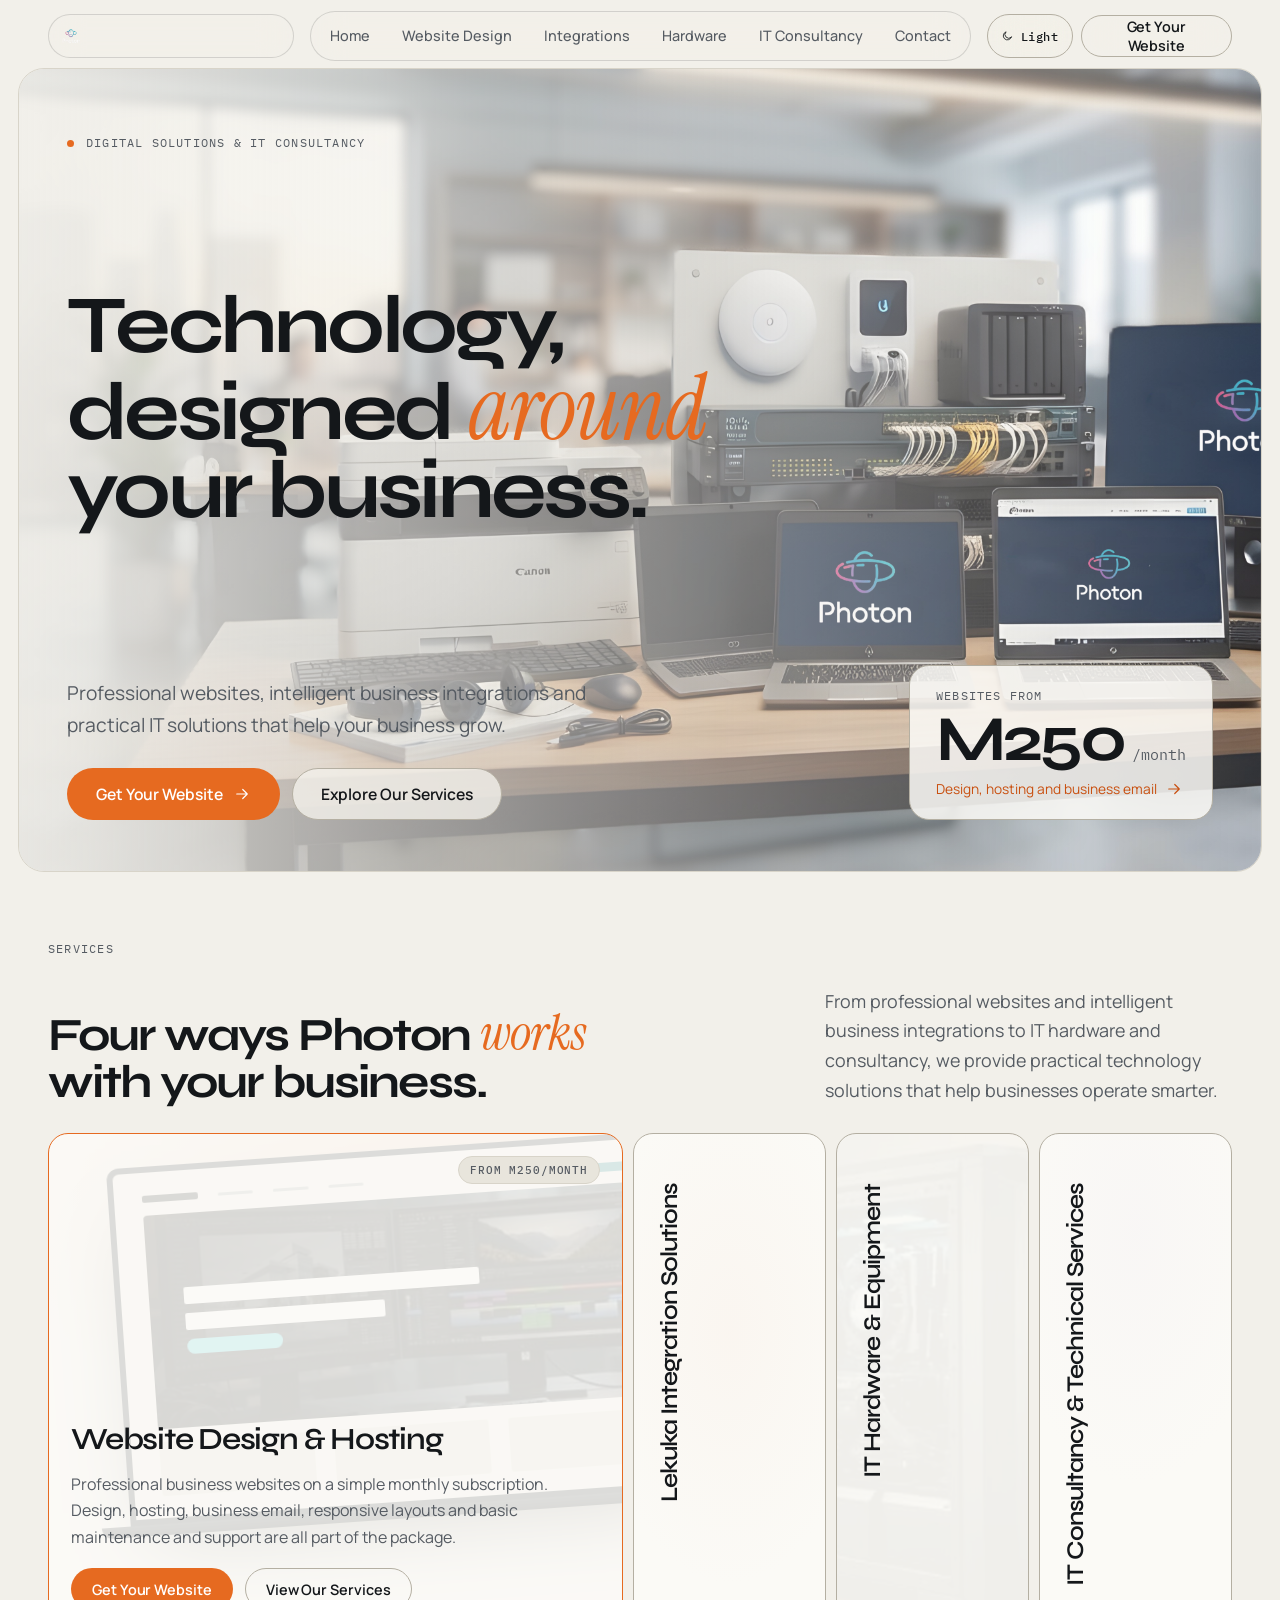
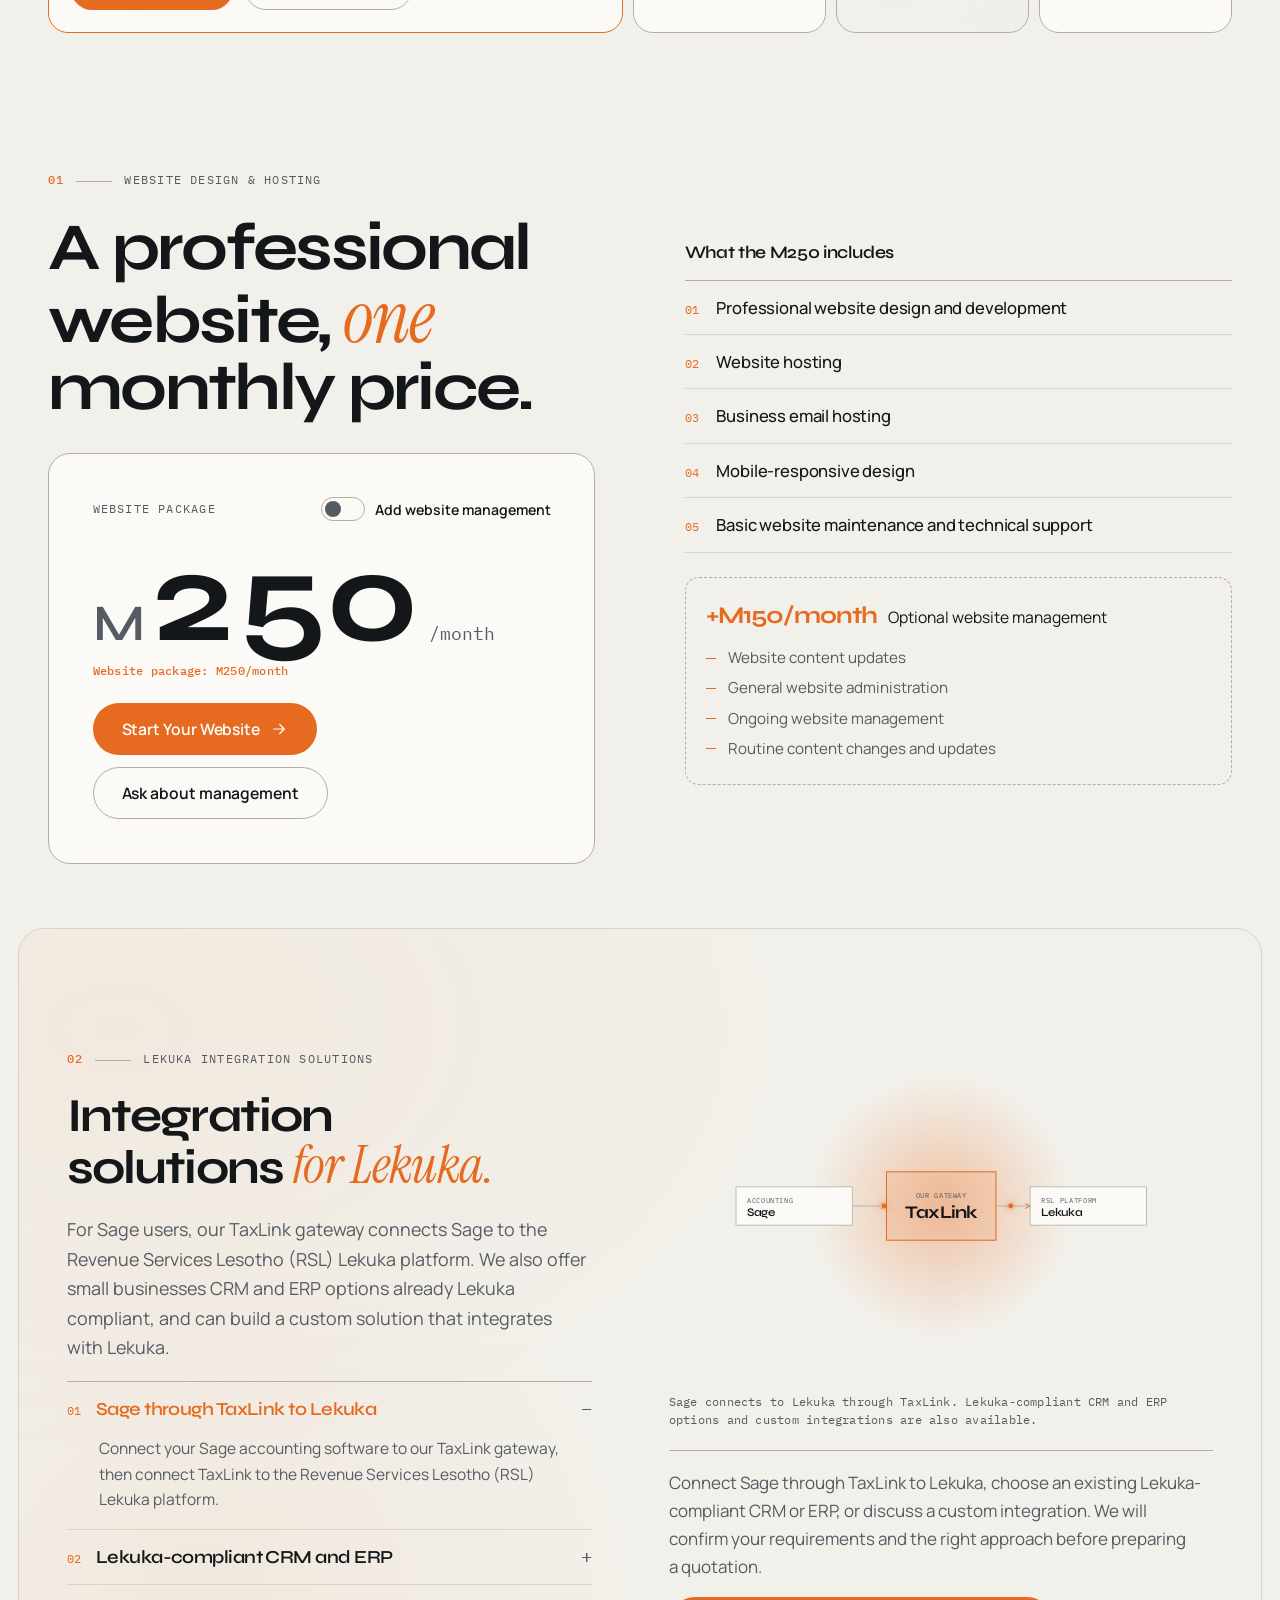
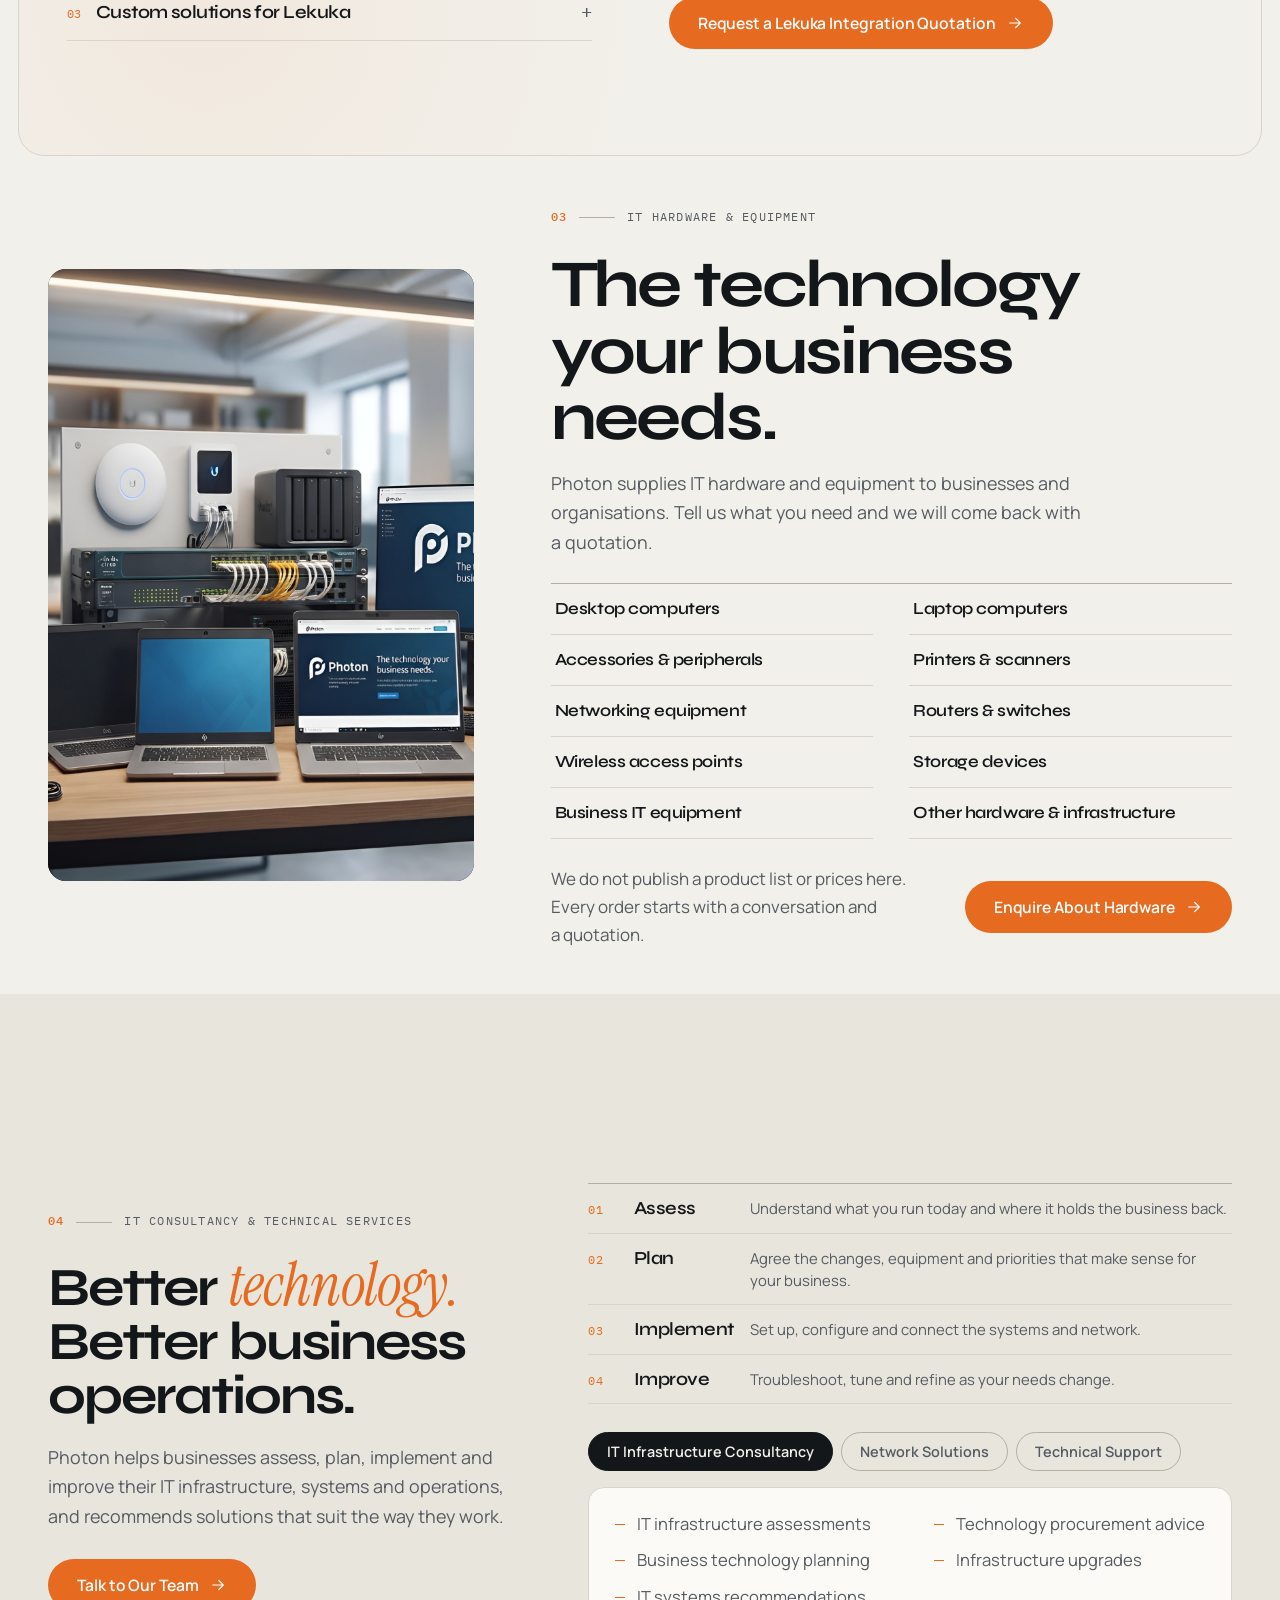
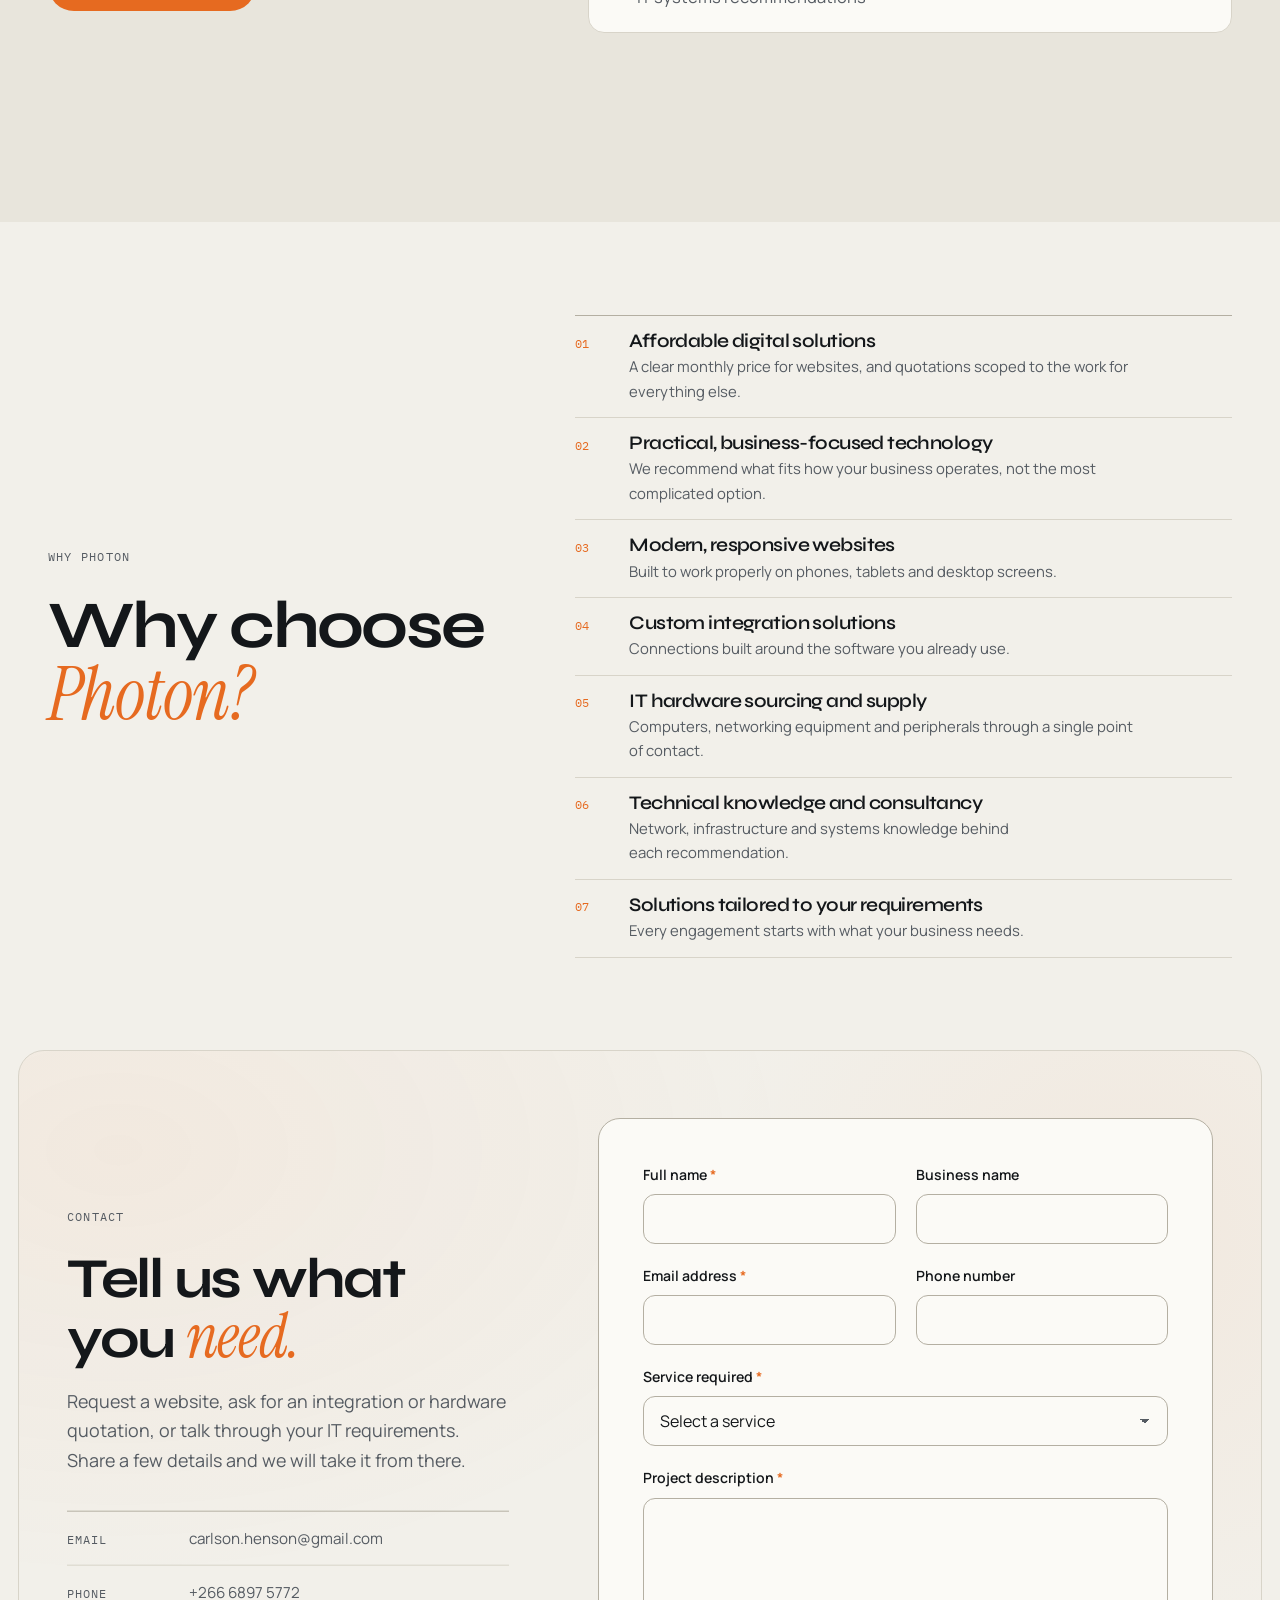
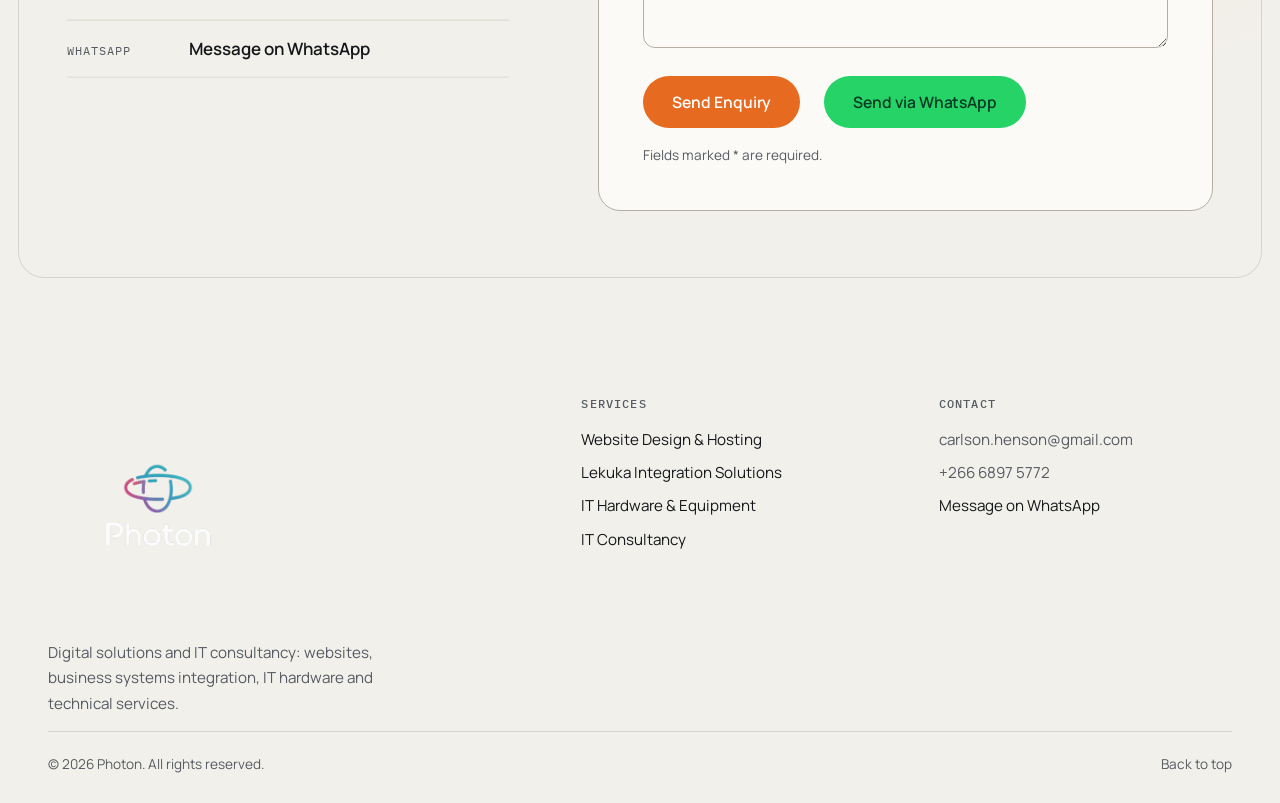
==== index.html @ e99d7397 "Publish Photon site to GitHub Pages Co-authored-by: Copilot <223556219+Copilot@users.noreply.github." ====
<!doctype html>
<html lang="en" data-theme="light">
<head>
  <meta charset="utf-8">
  <meta name="viewport" content="width=device-width, initial-scale=1">
  <title>Photon – Digital Solutions &amp; IT Consultancy</title>
  <meta name="description" content="Photon builds websites from M250/month, connects Sage to Lekuka through its TaxLink gateway, offers compliant CRM/ERP options and custom Lekuka solutions, plus IT hardware and consultancy.">
  <meta name="color-scheme" content="light dark">
  <meta name="theme-color" content="#F2F0EA" media="(prefers-color-scheme: light)">
  <meta name="theme-color" content="#0B0E10" media="(prefers-color-scheme: dark)">

  <meta property="og:type" content="website">
  <meta property="og:site_name" content="Photon">
  <meta property="og:title" content="Photon – Technology, designed around your business">
  <meta property="og:description" content="Websites from M250/month, Sage connects to Lekuka via TaxLink, compliant CRM/ERP options, custom Lekuka solutions, IT hardware and consultancy.">
  <!-- For social previews, replace the relative path below with the full https:// URL once the domain is known (see README). -->
  <meta property="og:image" content="assets/photon_logo.png">
  <meta name="twitter:card" content="summary_large_image">

  <link rel="icon" href="assets/photon_logo.png" type="image/png">
  <link rel="preload" as="image" href="assets/photos/desk-hero.png" fetchpriority="high">

  <script>
    (function () {
      var t;
      try { t = localStorage.getItem('photon-theme'); } catch (e) {}
      if (t !== 'light' && t !== 'dark') {
        t = window.matchMedia && window.matchMedia('(prefers-color-scheme: dark)').matches ? 'dark' : 'light';
      }
      document.documentElement.setAttribute('data-theme', t);
      document.documentElement.classList.add('js');
    })();
  </script>

  <link rel="preconnect" href="https://fonts.googleapis.com">
  <link rel="preconnect" href="https://fonts.gstatic.com" crossorigin>
  <link rel="stylesheet" href="https://fonts.googleapis.com/css2?family=IBM+Plex+Mono:wght@400;500&family=Instrument+Serif:ital@0;1&family=Manrope:wght@400;500;600;700&family=Syne:wght@500;600;700;800&display=swap">
  <link rel="stylesheet" href="css/styles.css">
</head>
<body id="top">

<!-- Icon sprite (hardware line drawings) -->
<svg width="0" height="0" style="position:absolute" aria-hidden="true" focusable="false">
  <defs>
    <symbol id="i-desktop" viewBox="0 0 72 56"><rect x="12" y="6" width="48" height="31" rx="2"/><path d="M36 37v8M25 47h22"/><path d="M18 12h36" opacity=".5"/></symbol>
    <symbol id="i-laptop" viewBox="0 0 72 56"><rect x="15" y="8" width="42" height="29" rx="2"/><path d="M7 41h58v2a3 3 0 0 1-3 3H10a3 3 0 0 1-3-3z"/><path d="M31 41h10" opacity=".5"/></symbol>
    <symbol id="i-peripherals" viewBox="0 0 72 56"><rect x="4" y="28" width="43" height="19" rx="2"/><path d="M10 34h4M18 34h4M26 34h4M34 34h4M10 40h28" opacity=".6"/><rect x="54" y="22" width="13" height="25" rx="6.5"/><path d="M60.5 22v9"/></symbol>
    <symbol id="i-printer" viewBox="0 0 72 56"><rect x="20" y="8" width="32" height="14"/><rect x="10" y="22" width="52" height="19" rx="2"/><rect x="21" y="35" width="30" height="13"/><path d="M26 41h20M26 44.5h14" opacity=".55"/><circle cx="55" cy="28" r="1.2"/></symbol>
    <symbol id="i-network" viewBox="0 0 72 56"><circle cx="36" cy="12" r="5"/><circle cx="14" cy="44" r="5"/><circle cx="36" cy="44" r="5"/><circle cx="58" cy="44" r="5"/><path d="M36 17v10M14 39v-6h44v6M36 27v12"/></symbol>
    <symbol id="i-switch" viewBox="0 0 72 56"><rect x="5" y="20" width="62" height="20" rx="2"/><path d="M12 28h5v6h-5zM20 28h5v6h-5zM28 28h5v6h-5zM36 28h5v6h-5zM44 28h5v6h-5zM52 28h5v6h-5z"/><path d="M12 14v6M36 14v6M60 14v6" opacity=".5"/></symbol>
    <symbol id="i-ap" viewBox="0 0 72 56"><rect x="14" y="34" width="44" height="11" rx="5.5"/><path d="M26 28a14 14 0 0 1 20 0M31 23a7.5 7.5 0 0 1 10 0"/><circle cx="36" cy="18" r="1.4"/></symbol>
    <symbol id="i-storage" viewBox="0 0 72 56"><rect x="9" y="14" width="54" height="28" rx="3"/><path d="M9 33h54"/><circle cx="55" cy="37.5" r="1.4"/><circle cx="28" cy="23.5" r="6"/><path d="M28 23.5l3-2" opacity=".6"/></symbol>
    <symbol id="i-rack" viewBox="0 0 72 56"><rect x="19" y="5" width="34" height="46" rx="2"/><path d="M19 18h34M19 31h34M19 44h34"/><circle cx="26" cy="11.5" r="1.3"/><circle cx="26" cy="24.5" r="1.3"/><circle cx="26" cy="37.5" r="1.3"/><path d="M34 11.5h12M34 24.5h12M34 37.5h12" opacity=".5"/></symbol>
    <symbol id="i-other" viewBox="0 0 72 56"><rect x="16" y="9" width="17" height="17"/><rect x="39" y="9" width="17" height="17"/><rect x="16" y="32" width="17" height="17"/><path d="M47.5 34v13M41 40.5h13"/></symbol>
    <symbol id="i-arrow" viewBox="0 0 24 24"><path d="M5 12h14M13 6l6 6-6 6" fill="none" stroke="currentColor" stroke-width="1.6" stroke-linecap="round" stroke-linejoin="round"/></symbol>
  </defs>
</svg>

<a class="skip-link" href="#main">Skip to content</a>

<!-- ============ HEADER ============ -->
<header class="site-header" id="site-header">
  <div class="wrap bar">
    <a class="brand glass" href="#top" aria-label="Photon – home">
      <img class="brand-logo" src="assets/photon_logo.png" alt="Photon" width="132" height="34">
    </a>

    <nav class="nav glass" aria-label="Primary">
      <a href="#top" data-nav="top">Home</a>
      <a href="#website" data-nav="website">Website Design</a>
      <a href="#integrations" data-nav="integrations">Integrations</a>
      <a href="#hardware" data-nav="hardware">Hardware</a>
      <a href="#consultancy" data-nav="consultancy">IT Consultancy</a>
      <a href="#contact" data-nav="contact">Contact</a>
    </nav>

    <div class="bar-actions">
      <button type="button" class="theme-toggle glass js-theme-toggle" aria-label="Switch to dark theme">
        <svg class="ico-sun" viewBox="0 0 24 24" fill="none" stroke="currentColor" stroke-width="1.6" stroke-linecap="round" aria-hidden="true"><circle cx="12" cy="12" r="4"/><path d="M12 3v2M12 19v2M3 12h2M19 12h2M5.6 5.6l1.4 1.4M17 17l1.4 1.4M5.6 18.4L7 17M17 7l1.4-1.4"/></svg>
        <svg class="ico-moon" viewBox="0 0 24 24" fill="none" stroke="currentColor" stroke-width="1.6" stroke-linecap="round" stroke-linejoin="round" aria-hidden="true"><path d="M20 14.2A8 8 0 1 1 9.8 4a6.5 6.5 0 0 0 10.2 10.2z"/></svg>
        <span class="theme-label" aria-hidden="true">Light</span>
      </button>
      <a class="pill pill-line pill-sm header-cta glass" href="#contact" data-service="Website Design">Get Your Website</a>
      <button type="button" class="menu-btn glass" aria-expanded="false" aria-controls="mobile-menu">
        <span class="menu-icon" aria-hidden="true"><i></i><i></i></span>
        <span class="visually-hidden">Menu</span>
      </button>
    </div>
  </div>

  <div id="mobile-menu" class="mobile-menu" hidden>
    <nav class="wrap" aria-label="Mobile">
      <a href="#top"><span>Home</span></a>
      <a href="#website"><span>Website Design</span></a>
      <a href="#integrations"><span>Integrations</span></a>
      <a href="#hardware"><span>Hardware</span></a>
      <a href="#consultancy"><span>IT Consultancy</span></a>
      <a href="#contact"><span>Contact</span></a>
      <div class="mobile-foot">
        <button type="button" class="theme-toggle theme-toggle-wide js-theme-toggle" aria-label="Switch to dark theme">
          <svg class="ico-sun" viewBox="0 0 24 24" fill="none" stroke="currentColor" stroke-width="1.6" stroke-linecap="round" aria-hidden="true"><circle cx="12" cy="12" r="4"/><path d="M12 3v2M12 19v2M3 12h2M19 12h2M5.6 5.6l1.4 1.4M17 17l1.4 1.4M5.6 18.4L7 17M17 7l1.4-1.4"/></svg>
          <svg class="ico-moon" viewBox="0 0 24 24" fill="none" stroke="currentColor" stroke-width="1.6" stroke-linecap="round" stroke-linejoin="round" aria-hidden="true"><path d="M20 14.2A8 8 0 1 1 9.8 4a6.5 6.5 0 0 0 10.2 10.2z"/></svg>
          <span class="theme-label theme-label-text" aria-hidden="true">Theme: Light</span>
        </button>
        <a class="pill pill-solid" href="#contact" data-service="Website Design">Get Your Website</a>
      </div>
    </nav>
  </div>
</header>

<main id="main">

<!-- ============ HERO ============ -->
<section class="hero" aria-labelledby="hero-title">
  <div class="stage hero-stage" id="hero-stage">
    <div class="hero-media" aria-hidden="true">
      <img class="hero-img" data-parallax="0.12" src="assets/photos/desk-hero.png" alt="" width="1800" height="960" fetchpriority="high" decoding="async">
      <div class="hero-shade"></div>
    </div>

    <div class="wrap hero-inner">
      <p class="mono-label hero-kicker"><i class="live-dot" aria-hidden="true"></i>Digital Solutions &amp; IT Consultancy</p>

      <h1 id="hero-title" class="display hero-title">
        <span class="ln"><span>Technology,</span></span>
        <span class="ln"><span>designed <em class="it">around</em></span></span>
        <span class="ln"><span>your business.</span></span>
      </h1>

      <div class="hero-bottom">
        <div class="hero-copy">
          <p class="lede">Professional websites, intelligent business integrations and practical IT solutions that help your business grow.</p>
          <div class="btn-row">
            <a class="pill pill-solid" href="#contact" data-service="Website Design">Get Your Website <svg class="ar"><use href="#i-arrow"/></svg></a>
            <a class="pill pill-line" href="#services">Explore Our Services</a>
          </div>
        </div>

        <aside class="hero-offer" aria-label="Website offer">
          <a class="offer-main glass-dark" href="#website">
            <span class="mono-label">Websites from</span>
            <span class="offer-fig">M250<small>/month</small></span>
            <span class="offer-sub">Design, hosting and business email <svg class="ar"><use href="#i-arrow"/></svg></span>
          </a>
        </aside>
      </div>
    </div>
  </div>
</section>

<!-- ============ SERVICES OVERVIEW ============ -->
<section class="section fit" id="services" aria-labelledby="services-title">
  <div class="wrap">
    <header class="services-head reveal">
      <p class="mono-label">Services</p>
      <h2 id="services-title" class="display h-xl">Four ways Photon <em class="it">works</em> with your business.</h2>
      <p class="section-intro">From professional websites and intelligent business integrations to IT hardware and consultancy, we provide practical technology solutions that help businesses operate smarter.</p>
    </header>

    <div class="panels reveal" id="panels">
      <!-- 01 -->
      <article class="panel is-active" data-panel>
        <div class="panel-bg panel-bg-web" aria-hidden="true">
          <div class="mock mock-sm mock-laptop-only"><div class="laptop"><div class="lp-screen"><div class="site"><div class="s-nav"><b></b><span></span><span></span><span></span><u></u></div><div class="s-hero"><div class="s-h"></div><div class="s-h s-h2"></div><div class="s-btn"></div></div><div class="s-tiles"><i></i><i></i><i></i></div></div></div><div class="lp-base"></div></div></div>
        </div>
        <div class="panel-top"><span class="panel-num">01</span><span class="panel-tag">From M250/month</span></div>
        <div class="panel-body">
          <h3>Website Design &amp; Hosting</h3>
          <div class="panel-more">
            <p>Professional business websites on a simple monthly subscription. Design, hosting, business email, responsive layouts and basic maintenance and support are all part of the package.</p>
            <div class="btn-row">
              <a class="pill pill-solid pill-sm" href="#contact" data-service="Website Design">Get Your Website</a>
              <a class="pill pill-line pill-sm" href="#website">View Our Services</a>
            </div>
          </div>
        </div>
      </article>

      <!-- 02 -->
      <article class="panel" data-panel>
        <div class="panel-bg panel-bg-int" aria-hidden="true"></div>
        <div class="panel-top"><span class="panel-num">02</span><span class="panel-tag">Quoted per project</span></div>
        <div class="panel-body">
          <h3>Lekuka Integration Solutions</h3>
          <div class="panel-more">
            <p>Connect Sage to Lekuka through our TaxLink gateway, choose a Lekuka-compliant CRM or ERP for your small business, or build a custom solution for Lekuka.</p>
            <div class="btn-row"><a class="pill pill-solid pill-sm" href="#contact" data-service="Lekuka Integration">Request a Quotation</a><a class="pill pill-line pill-sm" href="#integrations">See how</a></div>
          </div>
        </div>
      </article>

      <!-- 03 -->
      <article class="panel" data-panel>
        <div class="panel-bg panel-bg-hw" aria-hidden="true">
          <img src="assets/photos/desk-tower.jpg" alt="" loading="lazy" decoding="async">
        </div>
        <div class="panel-top"><span class="panel-num">03</span><span class="panel-tag">Supplied on request</span></div>
        <div class="panel-body">
          <h3>IT Hardware &amp; Equipment</h3>
          <div class="panel-more">
            <p>The technology your business needs: computers, networking equipment, printers and peripherals, supplied on request.</p>
            <div class="btn-row"><a class="pill pill-solid pill-sm" href="#contact" data-service="IT Hardware">Request Hardware Quotation</a><a class="pill pill-line pill-sm" href="#hardware">Browse categories</a></div>
          </div>
        </div>
      </article>

      <!-- 04 -->
      <article class="panel" data-panel>
        <div class="panel-bg panel-bg-con" aria-hidden="true"></div>
        <div class="panel-top"><span class="panel-num">04</span><span class="panel-tag">Advice &amp; support</span></div>
        <div class="panel-body">
          <h3>IT Consultancy &amp; Technical Services</h3>
          <div class="panel-more">
            <p>Better technology. Better business operations. Infrastructure assessments, network design and deployment, and everyday technical support from people who understand how businesses use IT.</p>
            <div class="btn-row"><a class="pill pill-solid pill-sm" href="#contact" data-service="IT Consultancy">Discuss Your IT Requirements</a><a class="pill pill-line pill-sm" href="#consultancy">Learn more</a></div>
          </div>
        </div>
      </article>
    </div>
  </div>
</section>

<!-- ============ WEBSITE DESIGN FEATURE ============ -->
<section class="section fit sec-web" id="website" aria-labelledby="website-title">
  <div class="wrap web-grid">
    <div class="web-copy">
      <p class="mono-label reveal"><span class="idx-big">01</span>Website Design &amp; Hosting</p>
      <h2 id="website-title" class="display h-xl reveal">A professional website, <em class="it">one</em> monthly price.</h2>

      <div class="price-card reveal">
        <div class="price-top">
          <p class="mono-label" id="price-label">Website package</p>
          <label class="switch" for="mgmt-toggle">
            <input type="checkbox" id="mgmt-toggle" role="switch">
            <span class="switch-track" aria-hidden="true"></span>
            <span class="switch-text">Add website management</span>
          </label>
        </div>
        <p class="price-fig" aria-live="polite" aria-labelledby="price-label"><span class="pf-cur">M</span><span class="pf-num" id="price-val">250</span><span class="pf-per">/month</span></p>
        <p class="price-break" id="price-break">Website package: M250/month</p>
        <div class="btn-row">
          <a class="pill pill-solid" href="#contact" data-service="Website Design" id="web-cta">Start Your Website <svg class="ar"><use href="#i-arrow"/></svg></a>
          <a class="pill pill-line" href="#contact" data-service="Website Management">Ask about management</a>
        </div>
      </div>
    </div>

    <div class="web-incl reveal">
      <h3 class="plan-h">What the M250 includes</h3>
      <ol class="ruled-list">
        <li><span>Professional website design and development</span></li>
        <li><span>Website hosting</span></li>
        <li><span>Business email hosting</span></li>
        <li><span>Mobile-responsive design</span></li>
        <li><span>Basic website maintenance and technical support</span></li>
      </ol>
      <div class="addon" id="addon">
        <p class="addon-h"><strong>+M150/month</strong> Optional website management</p>
        <ul class="dash-list">
          <li>Website content updates</li>
          <li>General website administration</li>
          <li>Ongoing website management</li>
          <li>Routine content changes and updates</li>
        </ul>
      </div>
    </div>
  </div>
</section>

<!-- ============ INTEGRATIONS ============ -->
<section class="stage stage-section fit sec-int" id="integrations" aria-labelledby="int-title">
  <div class="int-bg" aria-hidden="true"><div class="int-grid-lines"></div><div class="int-glow"></div></div>
  <div class="wrap int-wrap">
    <div class="int-body">
      <div class="int-copy reveal">
        <header class="int-head">
      <p class="mono-label"><span class="idx-big">02</span>Lekuka Integration Solutions</p>
      <h2 id="int-title" class="display h-xxl">Integration solutions <em class="it">for Lekuka.</em></h2>
    </header>

        <p class="section-intro">For Sage users, our TaxLink gateway connects Sage to the Revenue Services Lesotho (RSL) Lekuka platform. We also offer small businesses CRM and ERP options already Lekuka compliant, and can build a custom solution that integrates with Lekuka.</p>
        <div class="acc">
          <details name="int-acc" open><summary><span>01</span>Sage through TaxLink to Lekuka</summary><p>Connect your Sage accounting software to our TaxLink gateway, then connect TaxLink to the Revenue Services Lesotho (RSL) Lekuka platform.</p></details>
          <details name="int-acc"><summary><span>02</span>Lekuka-compliant CRM and ERP</summary><p>We offer CRM and ERP options that are already Lekuka compliant and suited to small businesses.</p></details>
          <details name="int-acc"><summary><span>03</span>Custom solutions for Lekuka</summary><p>When an existing option is not the right fit, we can build a custom solution to integrate with Lekuka around your business requirements.</p></details>
        </div>
      </div>

      <div class="int-side reveal">
      <figure class="int-diagram">
        <svg viewBox="0 0 640 500" role="img" aria-labelledby="int-fig-title" fill="none" id="int-svg">
          <title id="int-fig-title">Illustrative data flow: Sage connects to Photon's TaxLink gateway, then to the Revenue Services Lesotho Lekuka platform</title>
          <defs>
            <marker id="arr" viewBox="0 0 10 10" refX="8" refY="5" markerWidth="7" markerHeight="7" orient="auto-start-reverse"><path d="M1 1.5L8 5L1 8.5" class="d-arrow"/></marker>
            <radialGradient id="hubGlow" cx="50%" cy="50%" r="50%"><stop offset="0" stop-color="var(--accent)" stop-opacity=".35"/><stop offset="1" stop-color="var(--accent)" stop-opacity="0"/></radialGradient>
          </defs>
          <circle cx="320" cy="250" r="190" fill="url(#hubGlow)"/>
          <g class="d-lines" marker-end="url(#arr)">
            <path id="p1" d="M190 250H240"/>
            <path id="p2" d="M400 250H450"/>
          </g>

          <!-- data packets -->
          <g class="d-packets">
            <circle r="3.5"><animateMotion dur="2.8s" repeatCount="indefinite" begin="0s"><mpath href="#p1"/></animateMotion></circle>
            <circle r="3.5"><animateMotion dur="2.8s" repeatCount="indefinite" begin="1.4s"><mpath href="#p2"/></animateMotion></circle>
          </g>

          <rect x="240" y="200" width="160" height="100" class="d-hub"/>
          <text x="320" y="238" text-anchor="middle" class="d-kick">OUR GATEWAY</text>
          <text x="320" y="268" text-anchor="middle" class="d-title">TaxLink</text>

          <g class="d-node"><rect x="20" y="222" width="170" height="56"/><text x="36" y="245" class="d-kick">ACCOUNTING</text><text x="36" y="265" class="d-name">Sage</text></g>
          <g class="d-node"><rect x="450" y="222" width="170" height="56"/><text x="466" y="245" class="d-kick">RSL PLATFORM</text><text x="466" y="265" class="d-name">Lekuka</text></g>
        </svg>
        <figcaption>Sage connects to Lekuka through TaxLink. Lekuka-compliant CRM and ERP options and custom integrations are also available.</figcaption>
      </figure>
          <div class="int-foot">
      <p>Connect Sage through TaxLink to Lekuka, choose an existing Lekuka-compliant CRM or ERP, or discuss a custom integration. We will confirm your requirements and the right approach before preparing a quotation.</p>
      <a class="pill pill-solid" href="#contact" data-service="Lekuka Integration">Request a Lekuka Integration Quotation <svg class="ar"><use href="#i-arrow"/></svg></a>
    </div>
      </div>
    </div>

  </div>
</section>

<!-- ============ HARDWARE ============ -->
<section class="section fit sec-hw" id="hardware" aria-labelledby="hw-title">
  <div class="wrap hw-grid">
    <div class="hw-visual">
      <figure class="hw-fig reveal-img">
        <img src="assets/photos/Hardware.jpg" alt="Close-up of a black PC tower with a lit interior, fans and components" width="720" height="750" loading="lazy" decoding="async" data-parallax="0.06">
      </figure>
    </div>
    <div class="hw-copy">
      <p class="mono-label reveal"><span class="idx-big">03</span>IT Hardware &amp; Equipment</p>
      <h2 id="hw-title" class="display h-xl reveal">The technology your business needs.</h2>
      <p class="section-intro reveal">Photon supplies IT hardware and equipment to businesses and organisations. Tell us what you need and we will come back with a quotation.</p>
      <ul class="catalogue reveal">
        <li><a href="#contact" data-service="IT Hardware" data-note="Desktop computers"><span class="cat-name">Desktop computers</span><span class="cat-go" aria-hidden="true"></span></a></li>
        <li><a href="#contact" data-service="IT Hardware" data-note="Laptop computers"><span class="cat-name">Laptop computers</span><span class="cat-go" aria-hidden="true"></span></a></li>
        <li><a href="#contact" data-service="IT Hardware" data-note="Computer accessories and peripherals"><span class="cat-name">Accessories &amp; peripherals</span><span class="cat-go" aria-hidden="true"></span></a></li>
        <li><a href="#contact" data-service="IT Hardware" data-note="Printers and scanners"><span class="cat-name">Printers &amp; scanners</span><span class="cat-go" aria-hidden="true"></span></a></li>
        <li><a href="#contact" data-service="IT Hardware" data-note="Networking equipment"><span class="cat-name">Networking equipment</span><span class="cat-go" aria-hidden="true"></span></a></li>
        <li><a href="#contact" data-service="IT Hardware" data-note="Routers and switches"><span class="cat-name">Routers &amp; switches</span><span class="cat-go" aria-hidden="true"></span></a></li>
        <li><a href="#contact" data-service="IT Hardware" data-note="Wireless access points"><span class="cat-name">Wireless access points</span><span class="cat-go" aria-hidden="true"></span></a></li>
        <li><a href="#contact" data-service="IT Hardware" data-note="Storage devices"><span class="cat-name">Storage devices</span><span class="cat-go" aria-hidden="true"></span></a></li>
        <li><a href="#contact" data-service="IT Hardware" data-note="Business IT equipment"><span class="cat-name">Business IT equipment</span><span class="cat-go" aria-hidden="true"></span></a></li>
        <li><a href="#contact" data-service="IT Hardware" data-note="Other computer hardware and technology infrastructure"><span class="cat-name">Other hardware &amp; infrastructure</span><span class="cat-go" aria-hidden="true"></span></a></li>
      </ul>
      <div class="hw-foot reveal">
        <p>We do not publish a product list or prices here. Every order starts with a conversation and a quotation.</p>
        <a class="pill pill-solid" href="#contact" data-service="IT Hardware">Enquire About Hardware <svg class="ar"><use href="#i-arrow"/></svg></a>
      </div>
    </div>
  </div>
</section>

<!-- ============ CONSULTANCY ============ -->
<section class="section fit sec-con" id="consultancy" aria-labelledby="con-title">
  <div class="wrap con-grid">
    <header class="con-head reveal">
      <p class="mono-label"><span class="idx-big">04</span>IT Consultancy &amp; Technical Services</p>
      <h2 id="con-title" class="display h-xl">Better <em class="it">technology.</em> Better business operations.</h2>
      <p class="section-intro">Photon helps businesses assess, plan, implement and improve their IT infrastructure, systems and operations, and recommends solutions that suit the way they work.</p>
      <a class="pill pill-solid" href="#contact" data-service="IT Consultancy">Talk to Our Team <svg class="ar"><use href="#i-arrow"/></svg></a>
    </header>

    <div class="con-right">
      <ol class="steps reveal">
        <li><span class="step-n">01</span><h3>Assess</h3><p>Understand what you run today and where it holds the business back.</p></li>
        <li><span class="step-n">02</span><h3>Plan</h3><p>Agree the changes, equipment and priorities that make sense for your business.</p></li>
        <li><span class="step-n">03</span><h3>Implement</h3><p>Set up, configure and connect the systems and network.</p></li>
        <li><span class="step-n">04</span><h3>Improve</h3><p>Troubleshoot, tune and refine as your needs change.</p></li>
      </ol>

      <div class="tabs reveal" id="con-tabs">
        <div class="tablist" role="tablist" aria-label="Consultancy services">
          <button type="button" role="tab" id="tab-1" aria-controls="tp-1" aria-selected="true">IT Infrastructure Consultancy</button>
          <button type="button" role="tab" id="tab-2" aria-controls="tp-2" aria-selected="false" tabindex="-1">Network Solutions</button>
          <button type="button" role="tab" id="tab-3" aria-controls="tp-3" aria-selected="false" tabindex="-1">Technical Support</button>
        </div>
        <div class="tabpanel" role="tabpanel" id="tp-1" aria-labelledby="tab-1">
          <ul class="dash-list cols-2"><li>IT infrastructure assessments</li><li>Business technology planning</li><li>IT systems recommendations</li><li>Technology procurement advice</li><li>Infrastructure upgrades</li></ul>
        </div>
        <div class="tabpanel" role="tabpanel" id="tp-2" aria-labelledby="tab-2">
          <ul class="dash-list cols-2"><li>Network design and configuration</li><li>LAN and wireless network deployment</li><li>Router and switch configuration</li><li>Network troubleshooting</li><li>Network optimisation</li><li>Network infrastructure planning</li></ul>
        </div>
        <div class="tabpanel" role="tabpanel" id="tp-3" aria-labelledby="tab-3">
          <ul class="dash-list cols-2"><li>Hardware and software troubleshooting</li><li>IT systems implementation</li><li>Computer setup and configuration</li><li>General technical assistance</li><li>Business IT support</li></ul>
        </div>
      </div>
    </div>
  </div>
</section>

<!-- ============ WHY PHOTON ============ -->
<section class="section fit sec-why" id="why" aria-labelledby="why-title">
  <div class="wrap why-grid">
    <header class="why-head reveal">
      <p class="mono-label">Why Photon</p>
      <h2 id="why-title" class="display h-xl">Why choose <em class="it">Photon?</em></h2>
    </header>
    <ol class="why-list reveal">
      <li><span class="idx">01</span><h3>Affordable digital solutions</h3><p>A clear monthly price for websites, and quotations scoped to the work for everything else.</p></li>
      <li><span class="idx">02</span><h3>Practical, business-focused technology</h3><p>We recommend what fits how your business operates, not the most complicated option.</p></li>
      <li><span class="idx">03</span><h3>Modern, responsive websites</h3><p>Built to work properly on phones, tablets and desktop screens.</p></li>
      <li><span class="idx">04</span><h3>Custom integration solutions</h3><p>Connections built around the software you already use.</p></li>
      <li><span class="idx">05</span><h3>IT hardware sourcing and supply</h3><p>Computers, networking equipment and peripherals through a single point of contact.</p></li>
      <li><span class="idx">06</span><h3>Technical knowledge and consultancy</h3><p>Network, infrastructure and systems knowledge behind each recommendation.</p></li>
      <li><span class="idx">07</span><h3>Solutions tailored to your requirements</h3><p>Every engagement starts with what your business needs.</p></li>
    </ol>
  </div>
</section>

<!-- ============ CONTACT ============ -->
<section class="stage stage-section fit sec-contact" id="contact" aria-labelledby="contact-title">
  <div class="int-bg" aria-hidden="true"><div class="int-grid-lines"></div><div class="contact-glow"></div></div>
  <div class="wrap contact-grid">
    <div class="contact-intro reveal">
      <p class="mono-label">Contact</p>
      <h2 id="contact-title" class="display h-xxl">Tell us what you <em class="it">need.</em></h2>
      <p class="section-intro">Request a website, ask for an integration or hardware quotation, or talk through your IT requirements. Share a few details and we will take it from there.</p>

      <ul class="contact-methods" id="contact-methods">
        <li data-contact="email"><span class="cm-label">Email</span><a class="cm-value" href="#" hidden></a><span class="cm-ph">carlson.henson@gmail.com</span></li>
        <li data-contact="phone"><span class="cm-label">Phone</span><a class="cm-value" href="#" hidden></a><span class="cm-ph">+266 6897 5772</span></li>
        <li data-contact="whatsapp" hidden><span class="cm-label">WhatsApp</span><a class="cm-value" href="#" target="_blank" rel="noopener"></a></li>
      </ul>
    </div>

    <form class="form reveal" id="enquiry-form" novalidate>
      <div class="field-row">
        <div class="field">
          <label for="f-name">Full name <span class="req" aria-hidden="true">*</span></label>
          <input id="f-name" name="name" type="text" autocomplete="name" required aria-describedby="e-name">
          <p class="err" id="e-name" role="alert"></p>
        </div>
        <div class="field">
          <label for="f-business">Business name</label>
          <input id="f-business" name="business" type="text" autocomplete="organization">
        </div>
      </div>

      <div class="field-row">
        <div class="field">
          <label for="f-email">Email address <span class="req" aria-hidden="true">*</span></label>
          <input id="f-email" name="email" type="email" autocomplete="email" inputmode="email" required aria-describedby="e-email">
          <p class="err" id="e-email" role="alert"></p>
        </div>
        <div class="field">
          <label for="f-phone">Phone number</label>
          <input id="f-phone" name="phone" type="tel" autocomplete="tel" inputmode="tel" aria-describedby="e-phone">
          <p class="err" id="e-phone" role="alert"></p>
        </div>
      </div>

      <div class="field">
        <label for="f-service">Service required <span class="req" aria-hidden="true">*</span></label>
        <select id="f-service" name="service" required aria-describedby="e-service">
          <option value="">Select a service</option>
          <option>Website Design</option>
          <option>Website Management</option>
          <option>Lekuka Integration</option>
          <option>Lekuka-compliant CRM / ERP</option>
          <option>Sage + TaxLink + Lekuka Integration</option>
          <option>Custom Lekuka Integration</option>
          <option>IT Hardware</option>
          <option>IT Consultancy</option>
          <option>Other</option>
        </select>
        <p class="err" id="e-service" role="alert"></p>
      </div>

      <fieldset class="integration-fields" id="integration-fields" hidden>
        <legend>About your systems (optional, but it helps us quote accurately)</legend>
        <div class="field">
          <label for="f-existing">Your existing software</label>
          <textarea id="f-existing" name="existing_software" rows="2" placeholder="Which Sage, CRM, ERP or other systems do you use?"></textarea>
        </div>
        <div class="field">
          <label for="f-connect">Systems you want connected</label>
          <textarea id="f-connect" name="systems_to_connect" rows="2" placeholder="Which systems need to connect with Lekuka or TaxLink?"></textarea>
        </div>
        <div class="field">
          <label for="f-challenges">Current business challenges</label>
          <textarea id="f-challenges" name="current_challenges" rows="2" placeholder="What is slow, manual or error-prone at the moment?"></textarea>
        </div>
        <div class="field">
          <label for="f-goal">What you want to achieve</label>
          <textarea id="f-goal" name="desired_outcome" rows="2" placeholder="What should be different once the systems are connected?"></textarea>
        </div>
      </fieldset>

      <div class="field">
        <label for="f-message">Project description <span class="req" aria-hidden="true">*</span></label>
        <textarea id="f-message" name="message" rows="5" required aria-describedby="e-message"></textarea>
        <p class="err" id="e-message" role="alert"></p>
      </div>

      <!-- Honeypot for basic bot filtering -->
      <div class="hp" aria-hidden="true"><label>Leave this field empty <input type="text" name="_gotcha" tabindex="-1" autocomplete="off"></label></div>

      <div class="form-actions">
        <button type="submit" class="pill pill-solid" id="submit-btn"><span class="btn-label">Send Enquiry</span></button>
        <button type="button" class="pill pill-whatsapp" id="whatsapp-btn" hidden>Send via WhatsApp</button>
        <p class="form-hint">Fields marked * are required.</p>
      </div>

      <div class="form-status" id="form-status" role="status" aria-live="polite" tabindex="-1"></div>
    </form>
  </div>
</section>

</main>

<footer class="site-footer">
  <div class="wrap footer-grid">
    <div class="footer-brand">
      <a class="brand" href="#top" aria-label="Photon – back to top">
        <img class="brand-logo" src="assets/photon_logo.png" alt="Photon" width="220" height="220">
      </a>
      <p>Digital solutions and IT consultancy: websites, business systems integration, IT hardware and technical services.</p>
    </div>

    <nav class="footer-col" aria-label="Services">
      <h2 class="footer-h">Services</h2>
      <ul>
        <li><a href="#website">Website Design &amp; Hosting</a></li>
        <li><a href="#integrations">Lekuka Integration Solutions</a></li>
        <li><a href="#hardware">IT Hardware &amp; Equipment</a></li>
        <li><a href="#consultancy">IT Consultancy</a></li>
      </ul>
    </nav>

    <div class="footer-col">
      <h2 class="footer-h">Contact</h2>
      <ul id="footer-contact">
        <li data-contact="email"><a href="#" hidden></a><span class="cm-ph">carlson.henson@gmail.com</span></li>
        <li data-contact="phone"><a href="#" hidden></a><span class="cm-ph">+266 6897 5772</span></li>
        <li data-contact="whatsapp" hidden><a href="#" target="_blank" rel="noopener"></a></li>
        <li class="footer-social" id="footer-social" hidden></li>
      </ul>
    </div>
  </div>

  <div class="wrap footer-base">
    <p>&copy; <span id="year">2026</span> Photon. All rights reserved.</p>
    <a href="#top">Back to top</a>
  </div>
</footer>

<script src="js/config.js"></script>
<script src="js/main.js" defer></script>
<script src="js/fx.js" defer></script>
</body>
</html>
---- css/styles.css ----
/* ==========================================================================
   Photon – styles (art-directed redesign)
   1 Tokens  2 Base  3 Type  4 Header  5 Pills  6 Hero  7 Marquee  8 Services
   9 Website  10 Integrations  11 Hardware  12 Consultancy  13 Why
   14 Contact/forms  15 Footer  16 Motion
   ========================================================================== */

/* 1. TOKENS ------------------------------------------------------------- */
:root {
  --font-display: "Syne", "Manrope", ui-sans-serif, system-ui, sans-serif;
  --font-serif: "Instrument Serif", Georgia, "Times New Roman", serif;
  --font-sans: "Manrope", ui-sans-serif, system-ui, -apple-system, "Segoe UI", Roboto, "Helvetica Neue", Arial, sans-serif;
  --font-mono: "IBM Plex Mono", ui-monospace, SFMono-Regular, Menlo, Consolas, monospace;

  --max: 1240px;
  --gutter: clamp(20px, 4vw, 48px);
  --header-h: 72px;
  --section-y: clamp(80px, 11vw, 150px);
  --frame: clamp(8px, 1.4vw, 20px);
  --ease: cubic-bezier(.2, .7, .2, 1);
}

/* Light: warm editorial paper */
:root[data-theme="light"] {
  --bg: #F2F0EA;
  --bg-alt: #E8E5DC;
  --surface: #FBFAF6;
  --ink: #14171A;
  --ink-2: #555B62;
  --line: #D8D4C9;
  --line-strong: #B4AFA2;
  --accent: #E66A20;
  --accent-hover: #C95010;
  --accent-ink: #FFFFFF;
  --accent-soft: rgba(230, 106, 32, .11);
  color-scheme: light;
}

/* Dark: atmospheric charcoal with tonal layers */
:root[data-theme="dark"] {
  --bg: #090C0E;
  --bg-alt: #0F1417;
  --surface: #131A1E;
  --ink: #ECEAE4;
  --ink-2: #98A0A7;
  --line: #20282D;
  --line-strong: #353F46;
  --accent: #3CC4D2;
  --accent-hover: #66D7E2;
  --accent-ink: #061A1D;
  --accent-soft: rgba(60, 196, 210, .1);
  color-scheme: dark;
}
:root[data-theme="dark"] .stage-section {
  background-image: radial-gradient(ellipse at 8% 12%, rgba(193, 77, 147, .08), transparent 42%),
    radial-gradient(ellipse at 92% 88%, rgba(116, 87, 174, .07), transparent 44%);
}

/* Atmospheric stage defaults; themed sections can override these tokens. */
.stage {
  --bg: #0B0F12;
  --bg-alt: #10161A;
  --surface: #131A1E;
  --ink: #F0EEE8;
  --ink-2: #A3ABB2;
  --line: #222B31;
  --line-strong: #3A454D;
  --accent: #46CFDC;
  --accent-hover: #7BE0E9;
  --accent-ink: #04191C;
  --accent-soft: rgba(70, 207, 220, .1);
  background: var(--bg);
  color: var(--ink);
  color-scheme: dark;
}
:root[data-theme="dark"] .stage { --bg: #0F1519; border: 1px solid var(--line); }

/* 2. BASE --------------------------------------------------------------- */
*, *::before, *::after { box-sizing: border-box; }
html { scroll-behavior: smooth; scroll-padding-top: calc(var(--header-h) + 8px); -webkit-text-size-adjust: 100%; }
body {
  margin: 0; background: var(--bg); color: var(--ink);
  font-family: var(--font-sans); font-size: 1.0625rem; line-height: 1.65;
  -webkit-font-smoothing: antialiased; text-rendering: optimizeLegibility; overflow-x: hidden;
}
.js body { transition: background-color .4s var(--ease), color .4s var(--ease); }
p { margin: 0 0 1em; text-wrap: pretty; }
ul, ol { margin: 0; padding: 0; list-style: none; }
a { color: inherit; text-decoration: none; }
img, svg { max-width: 100%; }
svg { display: block; }
h1, h2, h3 { margin: 0; }
:focus-visible { outline: 2px solid var(--accent); outline-offset: 3px; border-radius: 4px; }
::selection { background: var(--accent); color: var(--accent-ink); }

.wrap { width: 100%; max-width: calc(var(--max) + var(--gutter) * 2); margin-inline: auto; padding-inline: var(--gutter); }
.section { padding-block: var(--section-y); position: relative; }
.visually-hidden { position: absolute !important; width: 1px; height: 1px; padding: 0; margin: -1px; overflow: hidden; clip: rect(0, 0, 0, 0); white-space: nowrap; border: 0; }

/* 3. TYPE --------------------------------------------------------------- */
.display { font-family: var(--font-display); font-weight: 700; letter-spacing: -0.04em; line-height: 1; text-wrap: balance; }
.h-xl { font-size: clamp(2.2rem, 5.2vw, 4.5rem); }
.h-xxl { font-size: clamp(2.3rem, 6.4vw, 5.8rem); line-height: .98; }
.display em { font-style: normal; }
.display .it { font-family: var(--font-serif); font-style: italic; font-weight: 400; font-size: 1.1em; letter-spacing: -0.015em; color: var(--accent); }
.display .o { color: transparent; -webkit-text-stroke: 1.4px var(--ink); paint-order: stroke fill; }
@supports not (-webkit-text-stroke: 1px #000) { .display .o { color: var(--accent); } }
h3 { font-family: var(--font-display); font-weight: 600; letter-spacing: -0.025em; line-height: 1.15; font-size: 1.25rem; }

.mono-label { display: inline-flex; align-items: center; gap: 12px; font-family: var(--font-mono); font-size: .76rem; letter-spacing: .1em; text-transform: uppercase; color: var(--ink-2); margin: 0 0 24px; }
.idx-big { color: var(--accent); font-weight: 500; }
.idx-big::after { content: ""; display: inline-block; width: 36px; height: 1px; background: var(--line-strong); vertical-align: middle; margin-left: 12px; }
.section-intro { color: var(--ink-2); font-size: 1.12rem; max-width: 56ch; margin: 0; }
.mono-note { font-family: var(--font-mono); font-size: .72rem; letter-spacing: .04em; color: var(--ink-2); margin-top: 20px; }

.live-dot { display: inline-block; width: 7px; height: 7px; border-radius: 50%; background: var(--accent); box-shadow: 0 0 0 0 var(--accent); animation: pulse 2.6s ease-out infinite; flex: none; }
@keyframes pulse { 0% { box-shadow: 0 0 0 0 color-mix(in srgb, var(--accent) 60%, transparent); } 70%, 100% { box-shadow: 0 0 0 9px transparent; } }

/* 4. HEADER ------------------------------------------------------------- */
.skip-link { position: absolute; left: 16px; top: -60px; z-index: 300; background: var(--accent); color: var(--accent-ink); padding: 10px 16px; border-radius: 999px; font-weight: 600; transition: top .2s; }
.skip-link:focus { top: 12px; }

.site-header { position: sticky; top: 0; z-index: 200; }
.bar { height: var(--header-h); display: flex; align-items: center; justify-content: space-between; gap: 16px; }

.glass {
  background: color-mix(in srgb, var(--bg) 70%, transparent);
  -webkit-backdrop-filter: blur(16px) saturate(1.4); backdrop-filter: blur(16px) saturate(1.4);
  border: 1px solid color-mix(in srgb, var(--ink) 14%, transparent);
  border-radius: 999px;
}
.brand { display: inline-flex; align-items: center; gap: 10px; color: var(--ink); }
.brand.glass { height: 44px; padding: 4px 10px 4px 4px; }
.brand-logo { width: 132px; height: 36px; object-fit: contain; object-position: left center; }
.footer-brand .brand-logo { width: 220px; height: 220px; }

.nav { display: none; padding: 4px; gap: 2px; }
.nav a { padding: 8px 15px; font-size: .9rem; font-weight: 500; color: var(--ink-2); border-radius: 999px; transition: color .2s, background-color .25s; }
.nav a:hover { color: var(--ink); background: var(--accent-soft); }
.nav a.is-active { background: var(--accent); color: var(--accent-ink); }

.bar-actions { display: flex; align-items: center; gap: 8px; }
.bar-actions .header-cta { display: none; }

.theme-toggle { display: inline-flex; align-items: center; justify-content: center; gap: 8px; height: 44px; min-width: 44px; padding: 0 13px; background: transparent; color: var(--ink); border: 1px solid var(--line-strong); border-radius: 999px; font: 500 .78rem var(--font-mono); cursor: pointer; transition: border-color .2s, color .2s; }
.theme-toggle:hover { border-color: var(--accent); color: var(--accent); }
.theme-toggle svg { width: 18px; height: 18px; }
:root[data-theme="light"] .ico-sun { display: none; }
:root[data-theme="dark"] .ico-moon { display: none; }
.theme-label { display: none; letter-spacing: .04em; }

.menu-btn { width: 44px; height: 44px; display: inline-flex; align-items: center; justify-content: center; color: var(--ink); cursor: pointer; padding: 0; }
.menu-icon { position: relative; width: 18px; height: 10px; }
.menu-icon i { position: absolute; left: 0; width: 100%; height: 1.5px; background: currentColor; transition: transform .3s var(--ease), top .3s var(--ease); }
.menu-icon i:first-child { top: 0; } .menu-icon i:last-child { top: 8.5px; }
.menu-btn[aria-expanded="true"] .menu-icon i:first-child { top: 4px; transform: rotate(45deg); }
.menu-btn[aria-expanded="true"] .menu-icon i:last-child { top: 4px; transform: rotate(-45deg); }

.mobile-menu { position: absolute; left: 0; right: 0; top: 100%; background: var(--bg); border-top: 1px solid var(--line); max-height: calc(100vh - var(--header-h)); max-height: calc(100dvh - var(--header-h)); overflow-y: auto; box-shadow: 0 30px 60px -30px rgba(0,0,0,.45); }
.mobile-menu[hidden] { display: none; }
.mobile-menu nav { display: flex; flex-direction: column; padding-block: 8px 28px; }
.mobile-menu nav > a { padding: 14px 0; border-bottom: 1px solid var(--line); font-family: var(--font-display); font-size: 1.9rem; font-weight: 600; letter-spacing: -0.04em; }
.mobile-menu nav > a:hover span { color: var(--accent); }
.mobile-foot { display: grid; gap: 12px; margin-top: 24px; }
.theme-toggle-wide { width: 100%; justify-content: flex-start; padding: 0 18px; height: 50px; }
.theme-toggle-wide .theme-label { display: inline; }

@media (min-width: 960px) {
  .bar { display: grid; grid-template-columns: 1fr auto 1fr; }
  .bar-actions { justify-self: end; }
  .nav { display: flex; }
  .menu-btn, .mobile-menu { display: none !important; }
  .theme-label:not(.theme-label-text) { display: inline; }
  .bar-actions .header-cta { display: inline-flex; }
}
@media (min-width: 960px) and (max-width: 1120px) { .bar-actions .header-cta { display: none; } .nav a { padding-inline: 11px; } }

/* 5. PILLS -------------------------------------------------------------- */
.pill { display: inline-flex; align-items: center; justify-content: center; gap: 10px; min-height: 52px; padding: 0 28px; font: 600 .98rem var(--font-sans); letter-spacing: -0.005em; text-align: center; border: 1px solid transparent; border-radius: 999px; cursor: pointer; transition: background-color .25s, color .25s, border-color .25s, transform .25s var(--ease); }
.pill:active { transform: translateY(1px); }
.pill-sm { min-height: 42px; padding: 0 20px; font-size: .9rem; }
.pill-solid { background: var(--accent); color: var(--accent-ink); }
.pill-solid:hover { background: var(--accent-hover); }
.pill-whatsapp { background: #25D366; color: #063B24; }
.pill-whatsapp:hover { background: #1DBE5A; }
.pill-line { color: var(--ink); border-color: var(--line-strong); }
.pill-line:hover { border-color: var(--accent); color: var(--accent); }
.pill[disabled] { opacity: .6; cursor: progress; }
.ar { width: 18px; height: 18px; flex: none; transition: transform .3s var(--ease); }
a:hover > .ar, .pill:hover .ar { transform: translateX(4px); }
.btn-row { display: flex; flex-wrap: wrap; gap: 12px; }

/* 6. HERO --------------------------------------------------------------- */
.hero { padding: 0 var(--frame); }
.hero-stage { position: relative; border-radius: 26px; overflow: hidden; min-height: clamp(600px, calc(100svh - 96px), 840px); display: flex; isolation: isolate; margin-top: -4px; }
.hero-media { position: absolute; inset: 0; z-index: 0; animation: stageIn 1.4s var(--ease) both; }
.hero-img { position: absolute; inset: -6% 0; width: 100%; height: 112%; object-fit: cover; object-position: 66% 50%; transform: translate3d(0, var(--py, 0px), 0); will-change: transform; }
.hero-shade { position: absolute; inset: 0; background: linear-gradient(90deg, rgba(7,10,12,.94) 0%, rgba(7,10,12,.7) 38%, rgba(7,10,12,.2) 72%, rgba(7,10,12,.1) 100%), linear-gradient(0deg, rgba(7,10,12,.9) 0%, rgba(7,10,12,0) 45%); }
.hero-grid-lines { position: absolute; inset: 0; background-image: linear-gradient(to right, rgba(255,255,255,.06) 1px, transparent 1px), linear-gradient(to bottom, rgba(255,255,255,.06) 1px, transparent 1px); background-size: 84px 84px; -webkit-mask-image: radial-gradient(ellipse 80% 70% at 30% 40%, #000 0%, transparent 75%); mask-image: radial-gradient(ellipse 80% 70% at 30% 40%, #000 0%, transparent 75%); }
.hero-glow { position: absolute; width: 60%; aspect-ratio: 1; right: -12%; top: -25%; background: radial-gradient(closest-side, rgba(70,207,220,.28), transparent); }
@keyframes stageIn { from { opacity: 0; transform: scale(1.04); } to { opacity: 1; transform: none; } }

.hero-inner { position: relative; z-index: 1; display: flex; flex-direction: column; justify-content: space-between; gap: 48px; padding-block: clamp(32px, 5vw, 64px) clamp(28px, 4vw, 52px); width: 100%; }
.hero-kicker { margin: 0; color: #C8CED3; }
.hero-title { font-size: clamp(2.4rem, 6.4vw, 6rem); letter-spacing: -0.045em; line-height: .96; color: #F4F2EC; margin: 0; max-width: 14ch; }
.hero-title .ln { display: block; overflow: hidden; padding-bottom: .14em; margin-bottom: -.14em; }
.hero-title .ln > span { display: inline-block; animation: rise 1.1s var(--ease) both; }
.hero-title .ln:nth-child(1) > span { animation-delay: .15s; }
.hero-title .ln:nth-child(2) > span { animation-delay: .27s; }
.hero-title .ln:nth-child(3) > span { animation-delay: .39s; }
.hero-title .o { -webkit-text-stroke: 1.6px #F4F2EC; }
.hero-title .it { color: #7BE0E9; }
@keyframes rise { from { transform: translateY(105%); } to { transform: none; } }

.hero-bottom { display: grid; gap: 32px; align-items: end; animation: fadeUp 1s .7s var(--ease) both; }
@keyframes fadeUp { from { opacity: 0; transform: translateY(18px); } to { opacity: 1; transform: none; } }
.lede { font-size: clamp(1.05rem, 1.5vw, 1.22rem); color: #D3D8DC; max-width: 46ch; margin-bottom: 26px; }

.hero-offer { display: grid; gap: 10px; justify-items: start; }
.glass-dark { background: rgba(9, 13, 15, .55); -webkit-backdrop-filter: blur(16px) saturate(1.3); backdrop-filter: blur(16px) saturate(1.3); border: 1px solid rgba(255,255,255,.16); }
.offer-main { display: grid; gap: 2px; padding: 20px 26px 18px; border-radius: 20px; transition: border-color .25s, transform .3s var(--ease); min-width: 270px; }
.offer-main:hover { border-color: #46CFDC; transform: translateY(-3px); }
.offer-main .mono-label { margin: 0; color: #B6BDC3; }
.offer-fig { font-family: var(--font-display); font-weight: 700; font-size: clamp(3rem, 5vw, 4.2rem); letter-spacing: -0.05em; line-height: 1; color: #F4F2EC; }
.offer-fig small { font-family: var(--font-mono); font-weight: 400; font-size: .24em; letter-spacing: 0; color: #B6BDC3; margin-left: 8px; }
.offer-sub { display: inline-flex; align-items: center; gap: 8px; font-size: .86rem; color: #46CFDC; margin-top: 4px; }
.offer-chip { display: inline-flex; align-items: center; gap: 10px; padding: 9px 16px; border-radius: 999px; font: 500 .74rem var(--font-mono); letter-spacing: .05em; color: #D3D8DC; transition: border-color .25s; }
.offer-chip:hover { border-color: #46CFDC; }

@media (min-width: 900px) { .hero-bottom { grid-template-columns: 1fr auto; gap: 56px; } .hero-offer { justify-items: end; } }
@media (max-width: 700px) {
  .hero-title { font-size: clamp(2.1rem, 10.2vw, 3.4rem); max-width: none; }
  .hero-stage { min-height: 0; }
  .hero-inner { gap: 36px; }
  .hero-shade { background: linear-gradient(0deg, rgba(7,10,12,.96) 0%, rgba(7,10,12,.78) 55%, rgba(7,10,12,.5) 100%); }
  .offer-main { min-width: 0; width: 100%; }
}
:root[data-theme="light"] .hero-stage {
  --bg: #F2F0EA;
  --surface: #FBFAF6;
  --ink: #14171A;
  --ink-2: #555B62;
  --line: #D8D4C9;
  --line-strong: #B4AFA2;
  --accent: #E66A20;
  --accent-hover: #C95010;
  --accent-ink: #FFFFFF;
  --accent-soft: rgba(230, 106, 32, .11);
  background: var(--bg);
  color: var(--ink);
  color-scheme: light;
  border: 1px solid var(--line);
}
:root[data-theme="light"] .hero-shade {
  background: linear-gradient(90deg, rgba(242,240,234,.9) 0%, rgba(242,240,234,.1) 100%);
}
:root[data-theme="light"] .hero-kicker { color: var(--ink-2); }
:root[data-theme="light"] .hero-title { color: var(--ink); }
:root[data-theme="light"] .hero-title .o { -webkit-text-stroke-color: var(--ink); }
:root[data-theme="light"] .hero-title .it { color: var(--accent); }
:root[data-theme="light"] .lede { color: var(--ink-2); }
:root[data-theme="light"] .hero-glow { background: radial-gradient(closest-side, rgba(230,106,32,.16), transparent); }
:root[data-theme="light"] .hero-stage .pill-line { background: rgba(242,240,234,.82); }
:root[data-theme="light"] .hero-stage .glass-dark {
  background: rgba(251,250,246,.86);
  border-color: var(--line-strong);
}
:root[data-theme="light"] .offer-main:hover { border-color: var(--accent); }
:root[data-theme="light"] .offer-main .mono-label,
:root[data-theme="light"] .offer-fig small { color: var(--ink-2); }
:root[data-theme="light"] .offer-fig { color: var(--ink); }
:root[data-theme="light"] .offer-sub { color: var(--accent-hover); }
@media (max-width: 700px) {
  :root[data-theme="light"] .hero-shade {
    background: linear-gradient(180deg, rgba(242,240,234,.65) 0%, rgba(242,240,234,.84) 45%, rgba(242,240,234,.96) 100%);
  }
}

/* 7. MARQUEE ------------------------------------------------------------ */
.marquee { overflow: hidden; margin-top: 20px; border-block: 1px solid var(--line-strong); padding-block: 18px; white-space: nowrap; user-select: none; }
.marquee-track { display: inline-flex; align-items: center; gap: clamp(20px, 3vw, 48px); padding-left: clamp(20px, 3vw, 48px); animation: marquee 48s linear infinite; will-change: transform; }
.marquee span { font-family: var(--font-display); font-weight: 700; font-size: clamp(2rem, 5vw, 4.2rem); letter-spacing: -0.04em; line-height: 1; text-transform: uppercase; }
.marquee span.o { color: transparent; -webkit-text-stroke: 1.3px var(--ink); }
.marquee i { font-style: normal; font-family: var(--font-mono); color: var(--accent); font-size: clamp(1.4rem, 3vw, 2.4rem); }
@keyframes marquee { to { transform: translateX(-25%); } }

/* 8. SERVICES ----------------------------------------------------------- */
.services-head { display: grid; gap: 28px; margin-bottom: clamp(40px, 6vw, 72px); }
.services-head .mono-label { margin-bottom: 0; }
.services-head h2 { max-width: 16ch; }
@media (min-width: 900px) { .services-head { grid-template-columns: 7fr 4fr; align-items: end; column-gap: 64px; } .services-head .mono-label { grid-column: 1 / -1; } }

.panels { display: flex; gap: 10px; height: clamp(540px, 66vh, 660px); }
.panel { position: relative; flex: 1 1 0; min-width: 0; overflow: hidden; border-radius: 20px; background: #0E1215; color: #F0EEE8; display: flex; flex-direction: column; justify-content: space-between; padding: 22px; cursor: pointer; isolation: isolate; transition: flex-grow .7s var(--ease), border-color .3s; border: 1px solid rgba(255,255,255,.08); }
.panel.is-active { flex-grow: 3.6; cursor: default; border-color: rgba(70,207,220,.45); }
.panel-top { display: flex; justify-content: space-between; align-items: flex-start; gap: 12px; position: relative; z-index: 2; }
.panel-num { font-family: var(--font-display); font-weight: 700; font-size: 2.6rem; line-height: 1; letter-spacing: -0.05em; color: transparent; -webkit-text-stroke: 1.2px rgba(240,238,232,.8); }
.panel-tag { font: 500 .68rem var(--font-mono); letter-spacing: .08em; text-transform: uppercase; padding: 6px 11px; border-radius: 999px; background: rgba(9,13,15,.6); border: 1px solid rgba(255,255,255,.18); color: #D3D8DC; white-space: nowrap; opacity: 0; transition: opacity .4s; }
.panel.is-active .panel-tag { opacity: 1; transition-delay: .25s; }
.panel-body { position: relative; z-index: 2; }
.panel h3 { font-size: clamp(1.5rem, 2.4vw, 2.2rem); letter-spacing: -0.04em; margin-bottom: 14px; }
.panel-more { max-width: 50ch; opacity: 0; visibility: hidden; transform: translateY(12px); transition: opacity .45s, transform .5s var(--ease), visibility 0s .5s; }
.panel.is-active .panel-more { opacity: 1; visibility: visible; transform: none; transition: opacity .5s .3s, transform .6s .3s var(--ease), visibility 0s 0s; }
.panel-more p { color: #C5CBD0; font-size: 1rem; margin-bottom: 18px; }
.panel:not(.is-active) h3 { writing-mode: vertical-rl; transform: rotate(180deg); white-space: nowrap; margin: 0; font-size: 1.5rem; }
.panel-body { display: flex; flex-direction: column; justify-content: flex-end; }
.panel:not(.is-active) .panel-body { align-items: flex-start; }
.panel .pill-line { color: #F0EEE8; border-color: rgba(255,255,255,.3); }
.panel .pill-solid { background: #46CFDC; color: #04191C; }
.panel .pill-solid:hover { background: #7BE0E9; }

.panel-bg { position: absolute; inset: 0; z-index: 0; }
.panel-bg::after { content: ""; position: absolute; inset: 0; background: linear-gradient(0deg, rgba(8,11,13,.92) 0%, rgba(8,11,13,.35) 55%, rgba(8,11,13,.1) 100%); z-index: 1; }
.panel-bg-web { background: radial-gradient(120% 80% at 70% 10%, #123A41 0%, #0B1316 60%); }
.panel-bg-int { background: radial-gradient(100% 70% at 50% 40%, #11292F 0%, #0B1013 70%); }
.panel-bg-con { background: radial-gradient(100% 70% at 50% 20%, #15222A 0%, #0B1013 70%); }
.panel-bg-hw img { width: 100%; height: 100%; object-fit: cover; object-position: 50% 40%; transition: transform 1.2s var(--ease); }
.panel:hover .panel-bg-hw img, .panel.is-active .panel-bg-hw img { transform: scale(1.06); }
.panel-bg svg { position: absolute; inset: 0; width: 100%; height: 100%; opacity: .75; }
.pb-lines path { stroke: rgba(70,207,220,.4); stroke-width: 1.2; }
.pb-nodes rect { stroke: rgba(240,238,232,.28); stroke-width: 1.2; fill: rgba(9,13,15,.4); }
.pb-hub { stroke: #46CFDC; stroke-width: 1.5; fill: rgba(70,207,220,.12); }
.pb-dot { fill: #46CFDC; }
.panel-bg-web .mock { position: absolute; right: -8%; top: 16%; width: 112%; max-width: 640px; transform: rotate(-4deg); }

@media (max-width: 899px) {
  .panels { flex-direction: column; height: auto; }
  .panel, .panel.is-active { flex: none; min-height: 340px; cursor: default; border-color: rgba(255,255,255,.1); }
  .panel-more, .panel:not(.is-active) .panel-more { opacity: 1; visibility: visible; transform: none; }
  .panel:not(.is-active) h3 { writing-mode: horizontal-tb; transform: none; white-space: normal; font-size: clamp(1.5rem, 6vw, 2rem); margin-bottom: 14px; }
  .panel-tag, .panel:not(.is-active) .panel-tag { opacity: 1; }
  .panel-bg-web .mock { width: 90%; right: -18%; top: 6%; }
}

/* Device mockups (CSS-built website illustration) */
.mock { position: relative; }
.laptop { position: relative; width: 100%; transform: translate3d(0, var(--py, 0px), 0); }
.lp-screen { aspect-ratio: 16 / 10; background: #0A0D0F; border: 6px solid #232A30; border-radius: 12px 12px 0 0; overflow: hidden; box-shadow: 0 40px 80px -30px rgba(0,0,0,.7); }
.lp-base { height: 11px; width: 110%; margin-left: -5%; background: linear-gradient(#2E363D, #181D21); border-radius: 0 0 14px 14px; box-shadow: 0 24px 40px -10px rgba(0,0,0,.6); }
.site { width: 100%; height: 100%; background: #F3F1EB; padding: 4% 5%; display: flex; flex-direction: column; gap: 4%; }
.s-nav { display: flex; align-items: center; gap: 4%; flex: none; }
.s-nav b { width: 11%; height: 7px; background: #14171A; border-radius: 2px; }
.s-nav span { width: 7%; height: 3px; background: #A9ADB0; border-radius: 2px; }
.s-nav u { margin-left: auto; width: 13%; height: 9px; background: #0A7A87; border-radius: 9px; }
.s-hero { flex: 1; display: flex; flex-direction: column; justify-content: center; gap: 6%; padding: 6% 7%; border-radius: 4px; background: linear-gradient(90deg, rgba(8,12,14,.88), rgba(8,12,14,.25)), url(../assets/photos/desk-monitors.jpg) center / cover; }
.s-h { width: 68%; height: 11%; background: #fff; border-radius: 2px; }
.s-h2 { width: 46%; }
.s-p { width: 38%; height: 4%; background: rgba(255,255,255,.55); border-radius: 2px; }
.s-btn { width: 22%; height: 10%; background: #46CFDC; border-radius: 9px; }
.s-tiles { display: grid; grid-template-columns: repeat(3, 1fr); gap: 4%; height: 20%; flex: none; }
.s-tiles i { display: block; background: #E0DCD0; border-radius: 3px; }
.phone { position: absolute; right: -1%; bottom: -9%; width: 25%; aspect-ratio: 9 / 18.5; background: #0A0D0F; border: 5px solid #232A30; border-radius: 20px; overflow: hidden; box-shadow: 0 30px 60px -20px rgba(0,0,0,.75); transform: translate3d(0, var(--py, 0px), 0); }
.ph-screen, .site-m { width: 100%; height: 100%; }
.site-m { padding: 8% 9%; gap: 5%; }
.site-m .s-nav b { width: 30%; }
.site-m .s-nav u { width: 22%; }
.site-m .s-tiles { grid-template-columns: repeat(2, 1fr); height: 18%; }
.mock-sm .site .s-tiles { height: 18%; }

/* 9. WEBSITE FEATURE ---------------------------------------------------- */
.sec-web { overflow: hidden; background: var(--bg-alt); }
:root[data-theme="light"] .sec-web { background: linear-gradient(180deg, var(--bg) 0%, var(--bg-alt) 28%); }
.web-ghost { position: absolute; right: -2vw; top: 2%; font-family: var(--font-display); font-weight: 800; font-size: clamp(14rem, 38vw, 34rem); line-height: .8; letter-spacing: -0.07em; color: transparent; -webkit-text-stroke: 1px var(--line-strong); opacity: .6; pointer-events: none; user-select: none; }
.web-grid { position: relative; display: grid; gap: 64px; align-items: start; }
.web-copy h2 { max-width: 13ch; margin-bottom: 40px; }

.price-card { background: var(--surface); border: 1px solid var(--line-strong); border-radius: 22px; padding: clamp(24px, 3.4vw, 44px); box-shadow: 0 40px 80px -50px rgba(0,0,0,.45); max-width: 620px; }
:root[data-theme="dark"] .price-card { border-color: var(--line-strong); box-shadow: 0 40px 80px -40px rgba(0,0,0,.8), inset 0 1px 0 rgba(255,255,255,.04); }
.price-top { display: flex; align-items: center; justify-content: space-between; flex-wrap: wrap; gap: 12px; }
.price-top .mono-label { margin: 0; }
.switch { position: relative; display: inline-flex; align-items: center; gap: 10px; font-size: .88rem; font-weight: 600; cursor: pointer; }
.switch input { position: absolute; opacity: 0; width: 1px; height: 1px; }
.switch-track { position: relative; width: 44px; height: 24px; border-radius: 999px; border: 1px solid var(--line-strong); background: transparent; transition: background-color .25s, border-color .25s; flex: none; }
.switch-track::after { content: ""; position: absolute; left: 3px; top: 3px; width: 16px; height: 16px; border-radius: 50%; background: var(--ink-2); transition: transform .3s var(--ease), background-color .25s; }
.switch input:checked + .switch-track { background: var(--accent); border-color: var(--accent); }
.switch input:checked + .switch-track::after { transform: translateX(20px); background: var(--accent-ink); }
.switch input:focus-visible + .switch-track { outline: 2px solid var(--accent); outline-offset: 3px; }

.price-fig { display: flex; align-items: baseline; flex-wrap: wrap; margin: 20px 0 6px; font-family: var(--font-display); font-weight: 700; line-height: .9; letter-spacing: -0.06em; }
.pf-cur { font-size: clamp(2rem, 5vw, 3.2rem); color: var(--ink-2); margin-right: .08em; font-weight: 600; }
.pf-num { font-size: clamp(5.5rem, 15vw, 9.5rem); font-variant-numeric: tabular-nums; }
.pf-per { font-family: var(--font-mono); font-weight: 400; font-size: clamp(.9rem, 1.6vw, 1.1rem); letter-spacing: 0; color: var(--ink-2); margin-left: 12px; }
.price-break { font: 500 .78rem var(--font-mono); letter-spacing: .02em; color: var(--accent); margin: 0 0 24px; min-height: 1.5em; }

.ruled-list { counter-reset: inc; border-top: 1px solid var(--line-strong); margin-bottom: 28px; }
.ruled-list li { counter-increment: inc; display: flex; gap: 18px; align-items: baseline; padding: 13px 0; border-bottom: 1px solid var(--line); font-size: 1.04rem; font-weight: 500; letter-spacing: -0.01em; }
.ruled-list li::before { content: counter(inc, decimal-leading-zero); font-family: var(--font-mono); font-size: .74rem; color: var(--accent); font-weight: 400; flex: none; }

.addon { border: 1px dashed var(--line-strong); border-radius: 14px; padding: 18px 20px; margin-bottom: 28px; transition: border-color .3s, background-color .3s; }
.addon.is-on { border-style: solid; border-color: var(--accent); background: var(--accent-soft); }
.addon-h { margin: 0 0 10px; font-size: .98rem; }
.addon-h strong { font-family: var(--font-display); font-size: 1.5rem; letter-spacing: -0.04em; color: var(--accent); margin-right: 8px; }
.dash-list li { position: relative; padding-left: 22px; margin-bottom: 5px; }
.dash-list li::before { content: ""; position: absolute; left: 0; top: .82em; width: 10px; height: 1px; background: var(--accent); }
.addon .dash-list { color: var(--ink-2); margin: 0; font-size: .95rem; }

.web-visual { position: relative; padding-block: 8% 12%; }
.web-backdrop { position: absolute; inset: 0 -4% 6% 12%; border-radius: 22px; background: linear-gradient(180deg, rgba(8,12,14,.25), rgba(8,12,14,.7)), url(../assets/photos/desk-monitors.jpg) center / cover; box-shadow: 0 50px 90px -40px rgba(0,0,0,.6); }
.mock-lg { position: relative; width: 92%; margin-inline: auto; }
.mock-lg .laptop { width: 88%; }

@media (min-width: 960px) {
  .web-grid { grid-template-columns: 6fr 5.5fr; gap: clamp(40px, 6vw, 96px); }
  .web-visual { position: sticky; top: calc(var(--header-h) + 40px); }
  .web-copy h2 { max-width: 11ch; }
}

/* 10. INTEGRATIONS ------------------------------------------------------ */
.stage-section { margin-inline: var(--frame); border-radius: 26px; position: relative; overflow: hidden; padding-block: var(--section-y); isolation: isolate; }
.int-bg { position: absolute; inset: 0; z-index: -1; }
.int-grid-lines { position: absolute; inset: 0; background-image: linear-gradient(to right, rgba(255,255,255,.05) 1px, transparent 1px), linear-gradient(to bottom, rgba(255,255,255,.05) 1px, transparent 1px); background-size: 64px 64px; -webkit-mask-image: radial-gradient(ellipse 90% 80% at 70% 30%, #000, transparent 80%); mask-image: radial-gradient(ellipse 90% 80% at 70% 30%, #000, transparent 80%); }
.int-glow { position: absolute; width: 70%; aspect-ratio: 1; left: -20%; bottom: -35%; background: radial-gradient(closest-side, rgba(70,207,220,.16), transparent); }
.int-head { margin-bottom: clamp(40px, 6vw, 80px); }
.int-head h2 { max-width: 15ch; }
.int-head .display .o { -webkit-text-stroke-color: #F0EEE8; }
.int-body { display: grid; gap: 56px; align-items: start; }
.int-copy .section-intro { margin-bottom: 36px; }

.def-list { border-top: 1px solid var(--line-strong); }
.def-list > div { padding: 20px 0; border-bottom: 1px solid var(--line); transition: padding-left .35s var(--ease); }
.def-list > div:hover { padding-left: 12px; }
.def-list dt { display: flex; gap: 14px; align-items: baseline; font-family: var(--font-display); font-weight: 600; font-size: 1.2rem; letter-spacing: -0.03em; margin-bottom: 6px; transition: color .25s; }
.def-list > div:hover dt { color: var(--accent); }
.def-list dt span { font: 400 .74rem var(--font-mono); color: var(--accent); letter-spacing: .04em; }
.def-list dd { margin: 0; padding-left: 32px; color: var(--ink-2); font-size: .98rem; max-width: 56ch; }

.int-diagram { margin: 0; }
.int-diagram svg { width: 100%; height: auto; }
.int-diagram figcaption { font: 400 .72rem var(--font-mono); color: var(--ink-2); margin-top: 16px; letter-spacing: .02em; line-height: 1.6; }
.d-lines path { stroke: var(--line-strong); stroke-width: 1.4; }
.d-arrow { stroke: var(--accent); stroke-width: 1.4; fill: none; stroke-linecap: round; stroke-linejoin: round; }
.d-hub { fill: var(--accent-soft); stroke: var(--accent); stroke-width: 1.5; }
.d-node rect { fill: #0F1519; stroke: var(--line-strong); stroke-width: 1.2; }
.d-soft rect { stroke-dasharray: 4 4; }
.d-kick { font-family: var(--font-mono); font-size: 10.5px; letter-spacing: .09em; fill: var(--ink-2); }
.d-name { font-family: var(--font-display); font-size: 17px; font-weight: 600; fill: var(--ink); letter-spacing: -0.02em; }
.d-title { font-family: var(--font-display); font-size: 26px; font-weight: 700; fill: var(--ink); letter-spacing: -0.04em; }
.d-packets circle { fill: var(--accent); filter: drop-shadow(0 0 5px var(--accent)); }

.flow-log { margin-top: 24px; border: 1px solid var(--line-strong); border-radius: 14px; padding: 14px 18px; background: rgba(255,255,255,.02); }
.flow-head { display: flex; align-items: center; gap: 10px; margin: 0 0 8px; font: 500 .7rem var(--font-mono); letter-spacing: .1em; text-transform: uppercase; color: var(--ink-2); }
.flow-log li { display: flex; align-items: center; gap: 10px; padding: 7px 0; font: 400 .8rem var(--font-mono); color: var(--ink-2); border-top: 1px solid var(--line); opacity: .45; transition: opacity .4s, color .4s; }
.flow-log li:first-child { border-top: 0; }
.flow-log li b { font-weight: 500; color: var(--ink); }
.flow-log li span { color: var(--accent); }
.flow-log li em { margin-left: auto; font-style: normal; font-size: .72rem; }
.flow-log li.is-on { opacity: 1; color: var(--accent); }

.int-foot { margin-top: clamp(48px, 7vw, 88px); padding-top: 32px; border-top: 1px solid var(--line-strong); display: grid; gap: 24px; align-items: center; }
.int-foot p { color: var(--ink-2); max-width: 70ch; margin: 0; }
@media (min-width: 960px) {
  .int-body { grid-template-columns: 5fr 6fr; gap: clamp(48px, 7vw, 96px); }
  .int-diagram { position: sticky; top: calc(var(--header-h) + 24px); }
  .int-foot { grid-template-columns: 1fr auto; gap: 56px; }
}

/* 11. HARDWARE ---------------------------------------------------------- */
.hw-grid { display: grid; gap: 56px; align-items: start; }
.hw-visual { position: relative; min-height: 460px; }
.hw-fig { position: absolute; margin: 0; overflow: hidden; border-radius: 18px; background: #0B0F12; }
.hw-fig img { width: 100%; height: 100%; object-fit: cover; transform: translate3d(0, var(--py, 0px), 0) scale(1.14); transition: transform 1s var(--ease); will-change: transform; }
.hw-fig:hover img { transform: translate3d(0, var(--py, 0px), 0) scale(1.2); }
.hw-fig-a { left: 0; top: 0; width: 64%; aspect-ratio: 720 / 750; box-shadow: 0 40px 80px -40px rgba(0,0,0,.6); }
.hw-fig-b { right: 0; bottom: 0; width: 70%; aspect-ratio: 21 / 10; border: 7px solid var(--bg); border-radius: 22px; box-shadow: 0 30px 60px -30px rgba(0,0,0,.6); }
.hw-vert { display: none; }

.hw-copy h2 { max-width: 12ch; margin-bottom: 24px; }
.hw-copy .section-intro { margin-bottom: 36px; }
.catalogue { border-top: 1px solid var(--line-strong); }
.catalogue li { border-bottom: 1px solid var(--line); }
.catalogue a { display: flex; align-items: center; gap: 18px; padding: 6px 6px; transition: background-color .25s, padding .3s var(--ease); border-radius: 10px; }
.cat-ico { flex: none; width: 58px; height: 44px; fill: none; stroke: var(--ink-2); stroke-width: 1.5; stroke-linecap: round; stroke-linejoin: round; transition: stroke .25s; }
.cat-name { font-family: var(--font-display); font-size: 1.06rem; font-weight: 600; letter-spacing: -0.025em; }
.cat-go { margin-left: auto; font: 500 .72rem var(--font-mono); letter-spacing: .08em; text-transform: uppercase; color: var(--ink-2); opacity: 0; transform: translateX(-6px); transition: opacity .25s, transform .3s var(--ease), color .25s; }
.cat-go::after { content: " →"; }
.catalogue a:hover, .catalogue a:focus-visible { background: var(--accent-soft); padding-inline: 14px; }
.catalogue a:hover .cat-ico, .catalogue a:focus-visible .cat-ico { stroke: var(--accent); }
.catalogue a:hover .cat-go, .catalogue a:focus-visible .cat-go { opacity: 1; transform: none; color: var(--accent); }
@media (hover: none) { .cat-go { opacity: 1; transform: none; } }
.hw-foot { margin-top: 36px; display: grid; gap: 20px; }
.hw-foot p { color: var(--ink-2); max-width: 60ch; margin: 0; }
.hw-foot .pill { justify-self: start; }

@media (min-width: 900px) {
  .hw-grid { grid-template-columns: 5fr 5.4fr; gap: clamp(48px, 7vw, 112px); }
  .hw-visual { position: sticky; top: calc(var(--header-h) + 32px); min-height: 700px; }
  .hw-vert { display: block; position: absolute; right: -4px; top: 0; writing-mode: vertical-rl; margin: 0; }
}

/* 12. CONSULTANCY ------------------------------------------------------- */
.sec-con { background: var(--bg-alt); overflow: hidden; }
.con-topo { position: absolute; top: 0; right: 0; width: min(62%, 780px); height: 560px; pointer-events: none; opacity: .32; -webkit-mask-image: linear-gradient(to left, #000 25%, transparent 100%); mask-image: linear-gradient(to left, #000 25%, transparent 100%); }
.con-topo svg { width: 100%; height: 100%; }
.ct-lines path { stroke: var(--line-strong); stroke-width: 1.2; }
.ct-nodes rect { stroke: var(--line-strong); stroke-width: 1.2; }
.ct-dot { fill: var(--accent); }
.sec-con .wrap { position: relative; }
.con-head { margin-bottom: clamp(48px, 7vw, 88px); }
.con-head h2 { margin-bottom: 28px; }

.tablist { display: flex; flex-wrap: wrap; gap: 8px; margin-bottom: 28px; }
.tablist button { font: 600 .95rem var(--font-sans); color: var(--ink-2); background: transparent; border: 1px solid var(--line-strong); border-radius: 999px; padding: 11px 22px; cursor: pointer; transition: background-color .25s, color .25s, border-color .25s; }
.tablist button:hover { color: var(--ink); border-color: var(--ink-2); }
.tablist button[aria-selected="true"] { background: var(--ink); color: var(--bg); border-color: var(--ink); }
.tabpanel { background: var(--surface); border: 1px solid var(--line); border-radius: 20px; padding: clamp(24px, 3.5vw, 44px); animation: fadeUp .5s var(--ease) both; }
.tabpanel[hidden] { display: none; }
.tp-title { font-size: clamp(1.6rem, 3vw, 2.4rem); letter-spacing: -0.04em; margin-bottom: 20px; }
.dash-list.cols-2 { color: var(--ink-2); font-size: 1.04rem; }
@media (min-width: 800px) { .dash-list.cols-2 { columns: 2; column-gap: 48px; } .dash-list.cols-2 li { break-inside: avoid; margin-bottom: 9px; } }
.con-foot { margin-top: 40px; }

/* 13. WHY --------------------------------------------------------------- */
/* 14. CONTACT / FORMS --------------------------------------------------- */
.sec-contact { margin-bottom: var(--frame); }
.contact-glow { position: absolute; width: 70%; aspect-ratio: 1; right: -25%; top: -30%; background: radial-gradient(closest-side, rgba(70,207,220,.18), transparent); }
.contact-grid { display: grid; gap: 48px; align-items: start; }
.contact-intro h2 { margin-bottom: 24px; }
.contact-intro .display .o { -webkit-text-stroke-color: #F0EEE8; }
.contact-methods { margin-top: 36px; border-top: 1px solid var(--line-strong); }
.contact-methods li { display: grid; grid-template-columns: 110px 1fr; gap: 12px; padding: 14px 0; border-bottom: 1px solid var(--line); align-items: baseline; }
.contact-methods li[hidden] { display: none; }
.cm-label { font: 400 .76rem var(--font-mono); letter-spacing: .08em; text-transform: uppercase; color: var(--ink-2); }
.cm-value { font-weight: 600; word-break: break-word; }
.cm-value:hover { color: var(--accent); }
.cm-ph { color: var(--ink-2); font-size: .95rem; }
.cm-value:not([hidden]) + .cm-ph { display: none; }

.form { display: grid; gap: 20px; padding: clamp(24px, 4vw, 44px); border: 1px solid var(--line-strong); border-radius: 22px; background: rgba(255,255,255,.035); -webkit-backdrop-filter: blur(14px); backdrop-filter: blur(14px); }
.field-row { display: grid; gap: 20px; }
.field label, .integration-fields legend { display: block; font-size: .88rem; font-weight: 600; margin-bottom: 8px; }
.req { color: var(--accent); }
.field input, .field select, .field textarea { width: 100%; min-height: 50px; padding: 12px 16px; font: 400 1rem var(--font-sans); color: var(--ink); background: rgba(0,0,0,.28); border: 1px solid var(--line-strong); border-radius: 12px; transition: border-color .2s, box-shadow .2s; appearance: none; -webkit-appearance: none; }
.field select { background-image: linear-gradient(45deg, transparent 50%, var(--ink-2) 50%), linear-gradient(135deg, var(--ink-2) 50%, transparent 50%); background-position: calc(100% - 22px) 22px, calc(100% - 17px) 22px; background-size: 5px 5px; background-repeat: no-repeat; padding-right: 42px; }
.field select option { background: #12181C; color: #F0EEE8; }
.field textarea { resize: vertical; line-height: 1.55; }
.field input::placeholder, .field textarea::placeholder { color: color-mix(in srgb, var(--ink-2) 70%, transparent); }
.field input:hover, .field select:hover, .field textarea:hover { border-color: var(--ink-2); }
.field input:focus, .field select:focus, .field textarea:focus { outline: none; border-color: var(--accent); box-shadow: 0 0 0 3px var(--accent-soft), 0 0 0 1px var(--accent); }
.field.has-error input, .field.has-error select, .field.has-error textarea { border-color: #F28B5B; }
.err { margin: 6px 0 0; font-size: .85rem; color: #F6A27B; }
.err:empty { display: none; }

.integration-fields { border: 0; border-top: 1px dashed var(--line-strong); padding: 20px 0 0; margin: 0; display: grid; gap: 16px; }
.integration-fields[hidden] { display: none; }
.integration-fields legend { padding: 0; font: 500 .74rem var(--font-mono); letter-spacing: .02em; color: var(--ink-2); margin-bottom: 16px; }

.hp { position: absolute; left: -9999px; width: 1px; height: 1px; overflow: hidden; }
.form-actions { display: flex; align-items: center; flex-wrap: wrap; gap: 16px 24px; }
.form-hint { margin: 0; font-size: .85rem; color: var(--ink-2); }
.form-status:empty { display: none; }
.form-status .msg { padding: 16px 18px; border-left: 3px solid var(--accent); background: var(--accent-soft); border-radius: 0 12px 12px 0; }
.form-status .msg.is-error { border-left-color: #F28B5B; background: rgba(242,139,91,.1); }
.form-status .msg p { margin: 0 0 8px; } .form-status .msg p:last-child { margin: 0; }
.form-status a { font-weight: 600; border-bottom: 1px solid currentColor; }
.form-status:focus { outline: none; }

@media (min-width: 640px) { .field-row { grid-template-columns: 1fr 1fr; } }
@media (min-width: 960px) { .contact-grid { grid-template-columns: 4.6fr 6.4fr; gap: clamp(48px, 7vw, 104px); } .contact-intro { position: sticky; top: calc(var(--header-h) + 32px); } }

/* 15. FOOTER ------------------------------------------------------------ */
.site-footer { padding-top: clamp(56px, 8vw, 100px); overflow: hidden; }
.footer-grid { display: grid; gap: 40px; }
.footer-brand p { color: var(--ink-2); max-width: 38ch; margin-top: 16px; font-size: .95rem; }
.footer-h { font: 500 .74rem var(--font-mono); letter-spacing: .1em; text-transform: uppercase; color: var(--ink-2); margin: 0 0 16px; }
.footer-col li { margin-bottom: 8px; font-size: .95rem; }
.footer-col li[hidden] { display: none; }
.footer-col a:hover { color: var(--accent); }
.footer-social { display: flex; flex-wrap: wrap; gap: 6px 16px; margin-top: 12px; }
.footer-social[hidden] { display: none; }
.footer-mark { margin: clamp(32px, 6vw, 80px) 0 0; font-family: var(--font-display); font-weight: 800; font-size: clamp(4.5rem, 17vw, 17rem); line-height: .78; letter-spacing: -0.06em; text-align: center; color: transparent; -webkit-text-stroke: 1px var(--line-strong); white-space: nowrap; user-select: none; overflow: hidden; padding-bottom: .04em; }
.footer-base { position: relative; display: flex; justify-content: space-between; flex-wrap: wrap; gap: 12px; padding-block: 22px 28px; font-size: .85rem; color: var(--ink-2); }
.footer-base::before { content: ""; position: absolute; top: 0; left: var(--gutter); right: var(--gutter); height: 1px; background: var(--line); }
.footer-base p { margin: 0; }
.footer-base a:hover { color: var(--accent); }
@media (min-width: 800px) { .footer-grid { grid-template-columns: 1.6fr 1fr 1fr; gap: 64px; } }

/* 16. MOTION ------------------------------------------------------------ */
.js .reveal { opacity: 0; transform: translateY(26px); transition: opacity .8s var(--ease), transform .8s var(--ease); }
.js .reveal.is-in { opacity: 1; transform: none; }
.fx .reveal-img { clip-path: inset(0 0 100% 0); transition: clip-path 1.1s var(--ease); }
.fx .reveal-img.is-in { clip-path: inset(0 0 0 0); }
.fx .reveal-img.hw-fig-b { transition-delay: .18s; }

@media (prefers-reduced-motion: reduce) {
  html { scroll-behavior: auto; }
  *, *::before, *::after { transition-duration: .01ms !important; transition-delay: 0s !important; animation-duration: .01ms !important; animation-delay: 0s !important; animation-iteration-count: 1 !important; }
  .marquee-track { animation: none !important; }
  .live-dot { animation: none !important; }
  .js .reveal { opacity: 1; transform: none; }
  .fx .reveal-img { clip-path: none; }
  .d-packets { display: none; }
  .hero-img, .hw-fig img, .laptop, .phone { transform: none !important; }
  .hw-fig img { transform: scale(1.1) !important; }
}


/* ==========================================================================
   17. SIMPLIFIED LAYER – calmer visuals, sections sized to the screen
   ========================================================================== */
.int-grid-lines { display: none; }
.int-glow, .contact-glow { opacity: .55; }
.panel-num { font: 500 .8rem var(--font-mono); letter-spacing: .1em; color: #46CFDC; -webkit-text-stroke: 0; }
.panel-bg-int, .panel-bg-con { background: linear-gradient(160deg, #101A1E 0%, #0B1013 70%); }
.panel-bg::after { background: linear-gradient(0deg, rgba(8,11,13,.9) 0%, rgba(8,11,13,.25) 70%, transparent 100%); }

.plan-h { font-family: var(--font-display); font-size: 1.1rem; font-weight: 600; letter-spacing: -0.02em; margin: 0 0 16px; }

/* Website */
.sec-web { background: transparent; }
:root[data-theme="light"] .sec-web { background: transparent; }
.web-grid { display: grid; gap: 40px; align-items: center; }
.web-copy h2 { max-width: none; margin-bottom: 32px; }
.price-card { box-shadow: none; max-width: 560px; }
.pf-num { font-size: clamp(5rem, 11vw, 8rem); }
.price-break { margin-bottom: 22px; }
.web-incl .ruled-list { margin-bottom: 24px; }
.addon { margin-bottom: 0; }
@media (min-width: 960px) { .web-grid { grid-template-columns: 1fr 1fr; gap: clamp(48px, 7vw, 112px); } }

/* Integrations accordion */
.acc { border-top: 1px solid var(--line-strong); }
.acc details { border-bottom: 1px solid var(--line); }
.acc summary { list-style: none; display: flex; align-items: baseline; gap: 14px; padding: 15px 0; cursor: pointer; font-family: var(--font-display); font-weight: 600; font-size: 1.15rem; letter-spacing: -0.03em; transition: color .25s; }
.acc summary::-webkit-details-marker { display: none; }
.acc summary span { font: 400 .74rem var(--font-mono); color: var(--accent); letter-spacing: .04em; }
.acc summary::after { content: "+"; margin-left: auto; font: 400 1.2rem var(--font-mono); color: var(--ink-2); }
.acc details[open] summary { color: var(--accent); }
.acc details[open] summary::after { content: "\2013"; }
.acc summary:hover { color: var(--accent); }
.acc details p { margin: 0 0 16px; padding-left: 32px; color: var(--ink-2); max-width: 56ch; font-size: .97rem; animation: fadeUp .45s var(--ease) both; }
.int-copy .section-intro { margin-bottom: 24px; }
.int-head { margin-bottom: 32px; }
.sec-int .h-xxl { font-size: clamp(2rem, 4.8vw, 4.2rem); }
.int-foot { margin-top: 32px; padding-top: 22px; }
.int-diagram svg { max-height: 50vh; margin-inline: auto; }

/* Hardware */
.hw-visual { position: relative; min-height: 0; }
.hw-fig { position: relative; left: auto; top: auto; right: auto; bottom: auto; width: 100%; aspect-ratio: auto; height: 320px; border: 0; box-shadow: none; border-radius: 18px; }
.hw-copy h2 { max-width: 14ch; margin-bottom: 18px; }
.hw-copy .section-intro { margin-bottom: 26px; }
.catalogue { display: grid; grid-template-columns: 1fr; }
.catalogue a { padding: 11px 4px; }
.cat-go { opacity: 0; transform: translateX(-6px); font-size: 1rem; }
.cat-go::after { content: "\2192"; }
.hw-foot { margin-top: 26px; }
@media (min-width: 700px) { .catalogue { grid-template-columns: 1fr 1fr; column-gap: 36px; } }
@media (min-width: 900px) {
  .hw-grid { grid-template-columns: 4fr 6.4fr; gap: clamp(40px, 6vw, 96px); align-items: center; }
  .hw-visual { position: static; min-height: 0; }
  .hw-fig { height: min(68vh, 640px); }
  .hw-foot { grid-template-columns: 1fr auto; align-items: center; gap: 32px; }
}

/* Consultancy */
.con-grid { display: grid; gap: 40px; align-items: center; }
.con-head { margin: 0; }
.con-head h2 { font-size: clamp(2rem, 4.2vw, 3.6rem); margin-bottom: 20px; }
.con-head .section-intro { margin-bottom: 28px; }
.steps { border-top: 1px solid var(--line-strong); margin: 0 0 28px; }
.steps li { display: grid; grid-template-columns: 34px 104px 1fr; gap: 4px 12px; align-items: baseline; padding: 13px 0; border-bottom: 1px solid var(--line); }
.step-n { font: 400 .76rem var(--font-mono); letter-spacing: .06em; color: var(--accent); -webkit-text-stroke: 0; margin: 0; }
.steps h3 { font-size: 1.15rem; margin: 0; }
.steps p { margin: 0; color: var(--ink-2); font-size: .93rem; line-height: 1.5; }
.tabpanel { padding: 22px 26px; border-radius: 16px; }
.tablist { margin-bottom: 16px; }
.tablist button { padding: 9px 18px; font-size: .9rem; }
@media (min-width: 960px) { .con-grid { grid-template-columns: 4.6fr 6.4fr; gap: clamp(40px, 6vw, 96px); } }
@media (max-width: 599px) { .steps li { grid-template-columns: 34px 1fr; } .steps p { grid-column: 2; } }

/* Why */
.why-grid { display: grid; gap: 32px; align-items: center; }
.why-head h2 { margin: 0; }
.why-list { border-top: 1px solid var(--line-strong); }
.why-list li { display: grid; grid-template-columns: 40px 1fr; column-gap: 14px; padding: 14px 0; border-bottom: 1px solid var(--line); transition: padding-left .35s var(--ease); }
.why-list .idx { grid-row: 1 / span 2; padding-top: .45em; font: 400 .76rem var(--font-mono); color: var(--accent); }
.why-list h3 { font-size: 1.2rem; letter-spacing: -0.03em; transition: color .25s; }
.why-list p { margin: 2px 0 0; color: var(--ink-2); font-size: .93rem; max-width: 56ch; }
.why-list li:hover { padding-left: 10px; }
.why-list li:hover h3 { color: var(--accent); }
@media (min-width: 960px) { .why-grid { grid-template-columns: 4fr 6fr; gap: clamp(40px, 7vw, 112px); } }

/* Sections sized to the screen on desktop */
.sec-con, .sec-why { background: transparent; }
.sec-con { background: var(--bg-alt); }
.services-head { margin-bottom: 28px; }
.services-head h2 { font-size: clamp(1.9rem, 3.6vw, 3.1rem); }
@media (min-width: 960px) and (min-height: 620px) {
  .section.fit, .stage-section.fit { min-height: calc(100svh - var(--header-h)); display: flex; align-items: center; padding-block: clamp(28px, 5vh, 64px); }
  .fit > .wrap { width: 100%; }
  .panels { height: clamp(400px, calc(100svh - 330px), 600px); }
}

/* Integrations: two-column, single-screen composition */
.int-body { grid-template-columns: 1fr; gap: 40px; }
.int-head { margin: 0 0 24px; }
.sec-int .h-xxl { font-size: clamp(2rem, 3.7vw, 3.3rem); max-width: 14ch; }
.int-side { display: grid; gap: 0; }
.int-diagram { position: static; }
.int-foot { margin-top: 20px; padding-top: 18px; grid-template-columns: 1fr; gap: 16px; }
.int-foot .pill { justify-self: start; }
@media (min-width: 960px) {
  .int-body { grid-template-columns: 5.4fr 5.6fr; gap: clamp(40px, 6vw, 88px); align-items: center; }
  .int-diagram svg { max-height: 40vh; }
}

/* Short screens (small laptops): tighten without changing the design */
@media (min-width: 960px) and (max-height: 820px) {
  .section.fit, .stage-section.fit { padding-block: 24px; }
  .pf-num { font-size: 5.6rem; }
  .price-card { padding: 22px 26px; }
  .web-copy h2 { margin-bottom: 20px; }
  .ruled-list li { padding-block: 9px; }
  .acc summary { padding-block: 11px; }
  .hw-fig { height: 56vh; }
  .catalogue a { padding-block: 7px; }
  .hw-copy .section-intro, .section-intro { font-size: 1rem; }
  .why-list li { padding-block: 10px; }
  .steps li { padding-block: 9px; }
  .panels { height: clamp(380px, calc(100svh - 360px), 520px); }
}
@media (min-width: 960px) and (min-height: 620px) { .panels { height: clamp(400px, calc(100svh - 400px), 580px); } }

/* Polish */
.services-head h2 { max-width: 22ch; }
.panel-bg::after { background: linear-gradient(0deg, rgba(8,11,13,.96) 0%, rgba(8,11,13,.72) 38%, rgba(8,11,13,.08) 78%); }
.panel-bg-web .mock { top: 3%; width: 100%; right: -12%; }
.sec-contact .h-xxl { font-size: clamp(2rem, 4.4vw, 3.8rem); }
.contact-intro h2 { margin-bottom: 20px; }
.acc summary { padding-block: 12px; }
.int-copy .section-intro { margin-bottom: 18px; }
@media (min-width: 960px) { .int-diagram svg { max-height: 38vh; } }

/* Theme-aware service panels and stage sections */
:root[data-theme="light"] .panel {
  background: var(--surface);
  color: var(--ink);
  border-color: var(--line-strong);
}
:root[data-theme="light"] .panel.is-active { border-color: var(--accent); }
:root[data-theme="light"] .panel-num {
  color: transparent;
  -webkit-text-stroke-color: color-mix(in srgb, var(--ink) 70%, transparent);
}
:root[data-theme="light"] .panel-tag {
  background: var(--bg-alt);
  border-color: var(--line);
  color: var(--ink-2);
}
:root[data-theme="light"] .panel-more p { color: var(--ink-2); }
:root[data-theme="light"] .panel .pill-line {
  color: var(--ink);
  border-color: var(--line-strong);
}
:root[data-theme="light"] .panel .pill-solid {
  background: var(--accent);
  color: var(--accent-ink);
}
:root[data-theme="light"] .panel .pill-solid:hover { background: var(--accent-hover); }
:root[data-theme="light"] .panel-bg { opacity: .14; }
:root[data-theme="light"] .panel-bg::after { background: transparent; }
:root[data-theme="light"] .panel-bg-web { background: radial-gradient(120% 80% at 70% 10%, #F8D9C6 0%, #FBFAF6 68%); }
:root[data-theme="light"] .panel-bg-int { background: radial-gradient(100% 70% at 50% 40%, #F5DCCD 0%, #FBFAF6 72%); }
:root[data-theme="light"] .panel-bg-con { background: radial-gradient(100% 70% at 50% 20%, #E8E1F1 0%, #FBFAF6 72%); }
:root[data-theme="light"] .panel-bg-hw img { opacity: .32; }
:root[data-theme="light"] .stage-section {
  --bg: #F2F0EA;
  --bg-alt: #E8E5DC;
  --surface: #FBFAF6;
  --ink: #14171A;
  --ink-2: #555B62;
  --line: #D8D4C9;
  --line-strong: #B4AFA2;
  --accent: #E66A20;
  --accent-hover: #C95010;
  --accent-ink: #FFFFFF;
  --accent-soft: rgba(230, 106, 32, .11);
  background-color: var(--bg);
  background-image: radial-gradient(ellipse at 8% 12%, rgba(230, 106, 32, .055), transparent 42%);
  border: 1px solid var(--line);
  color-scheme: light;
}
:root[data-theme="light"] .int-grid-lines {
  background-image: linear-gradient(to right, rgba(20,23,26,.055) 1px, transparent 1px),
    linear-gradient(to bottom, rgba(20,23,26,.055) 1px, transparent 1px);
}
:root[data-theme="light"] .int-glow,
:root[data-theme="light"] .contact-glow {
  background: radial-gradient(closest-side, rgba(230,106,32,.1), transparent);
}
:root[data-theme="light"] .int-head .display .o,
:root[data-theme="light"] .contact-intro .display .o { -webkit-text-stroke-color: var(--ink); }
:root[data-theme="light"] .d-node rect { fill: var(--surface); }
:root[data-theme="light"] .flow-log { background: var(--surface); }
:root[data-theme="light"] .form { background: var(--surface); }
:root[data-theme="light"] .field input,
:root[data-theme="light"] .field select,
:root[data-theme="light"] .field textarea {
  background-color: var(--surface);
}
:root[data-theme="light"] .field select option { background: var(--surface); color: var(--ink); }
:root[data-theme="light"] .err { color: #9C3F27; }
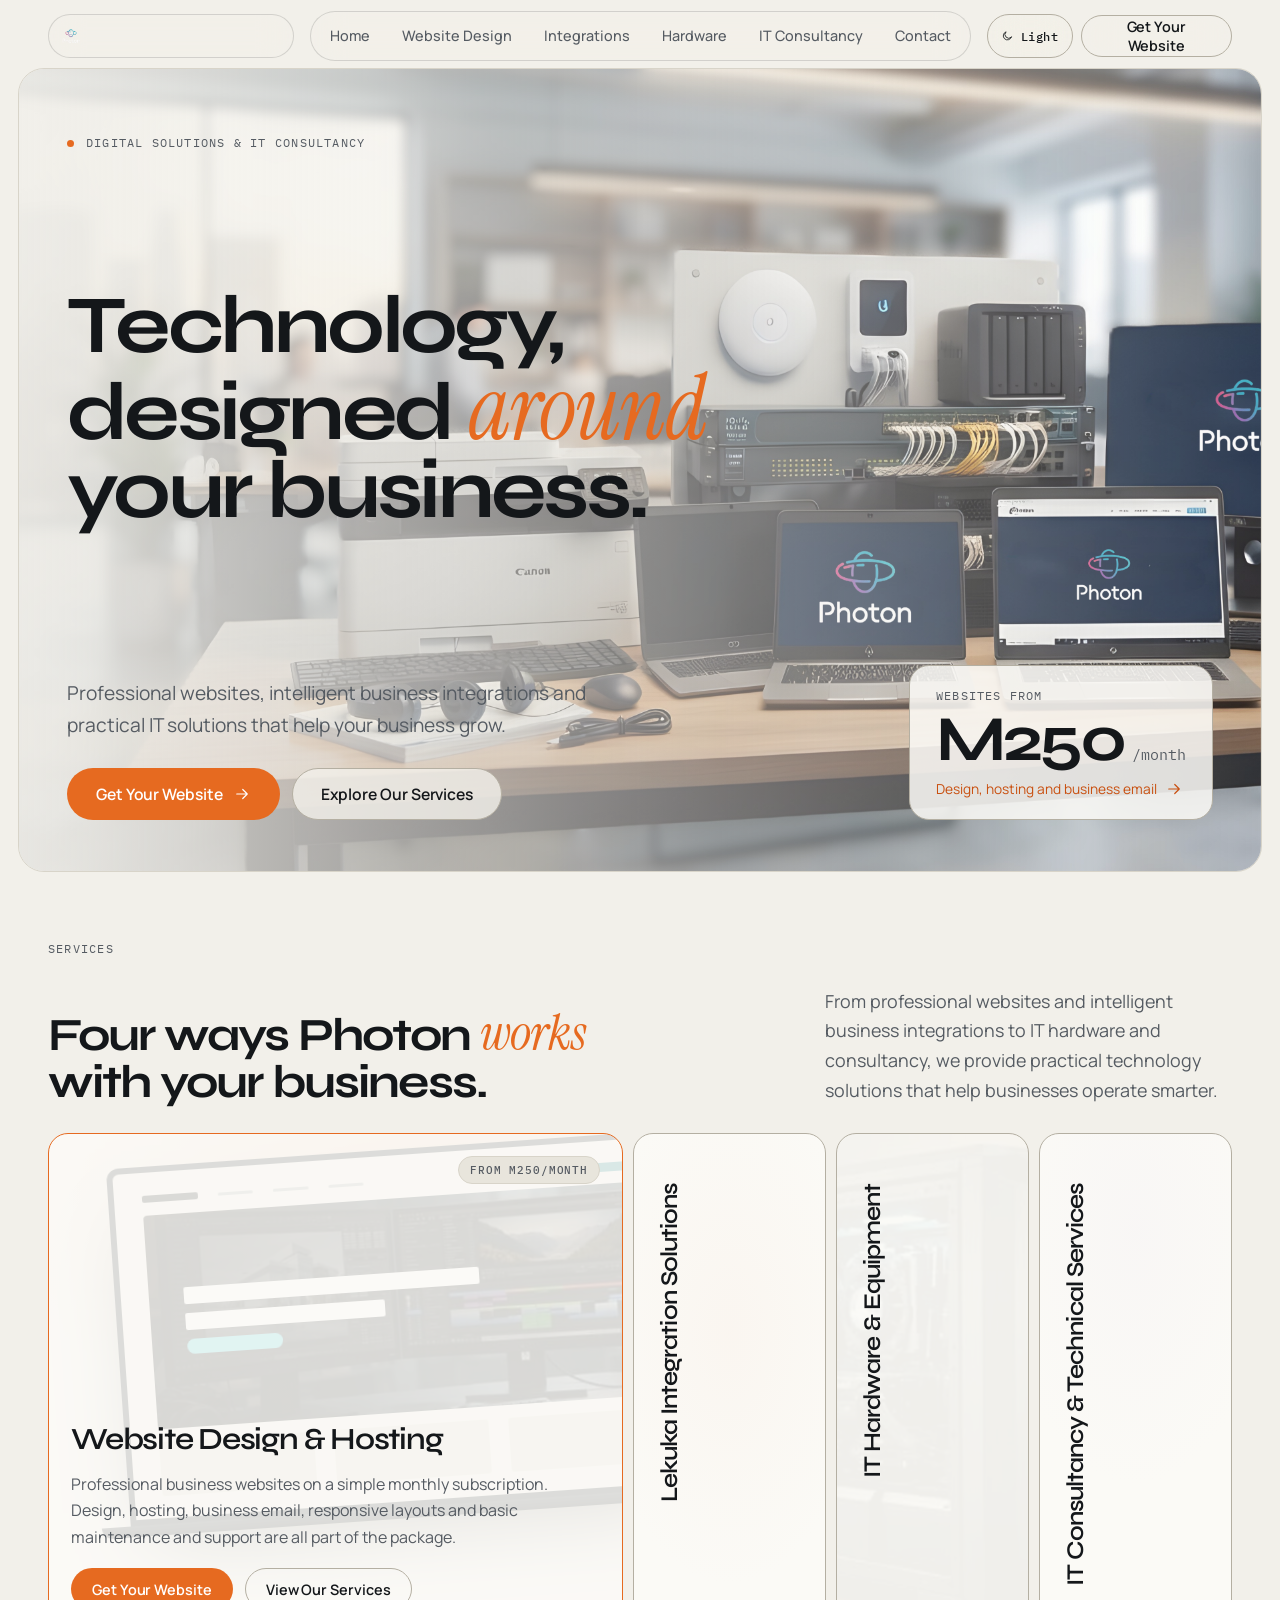
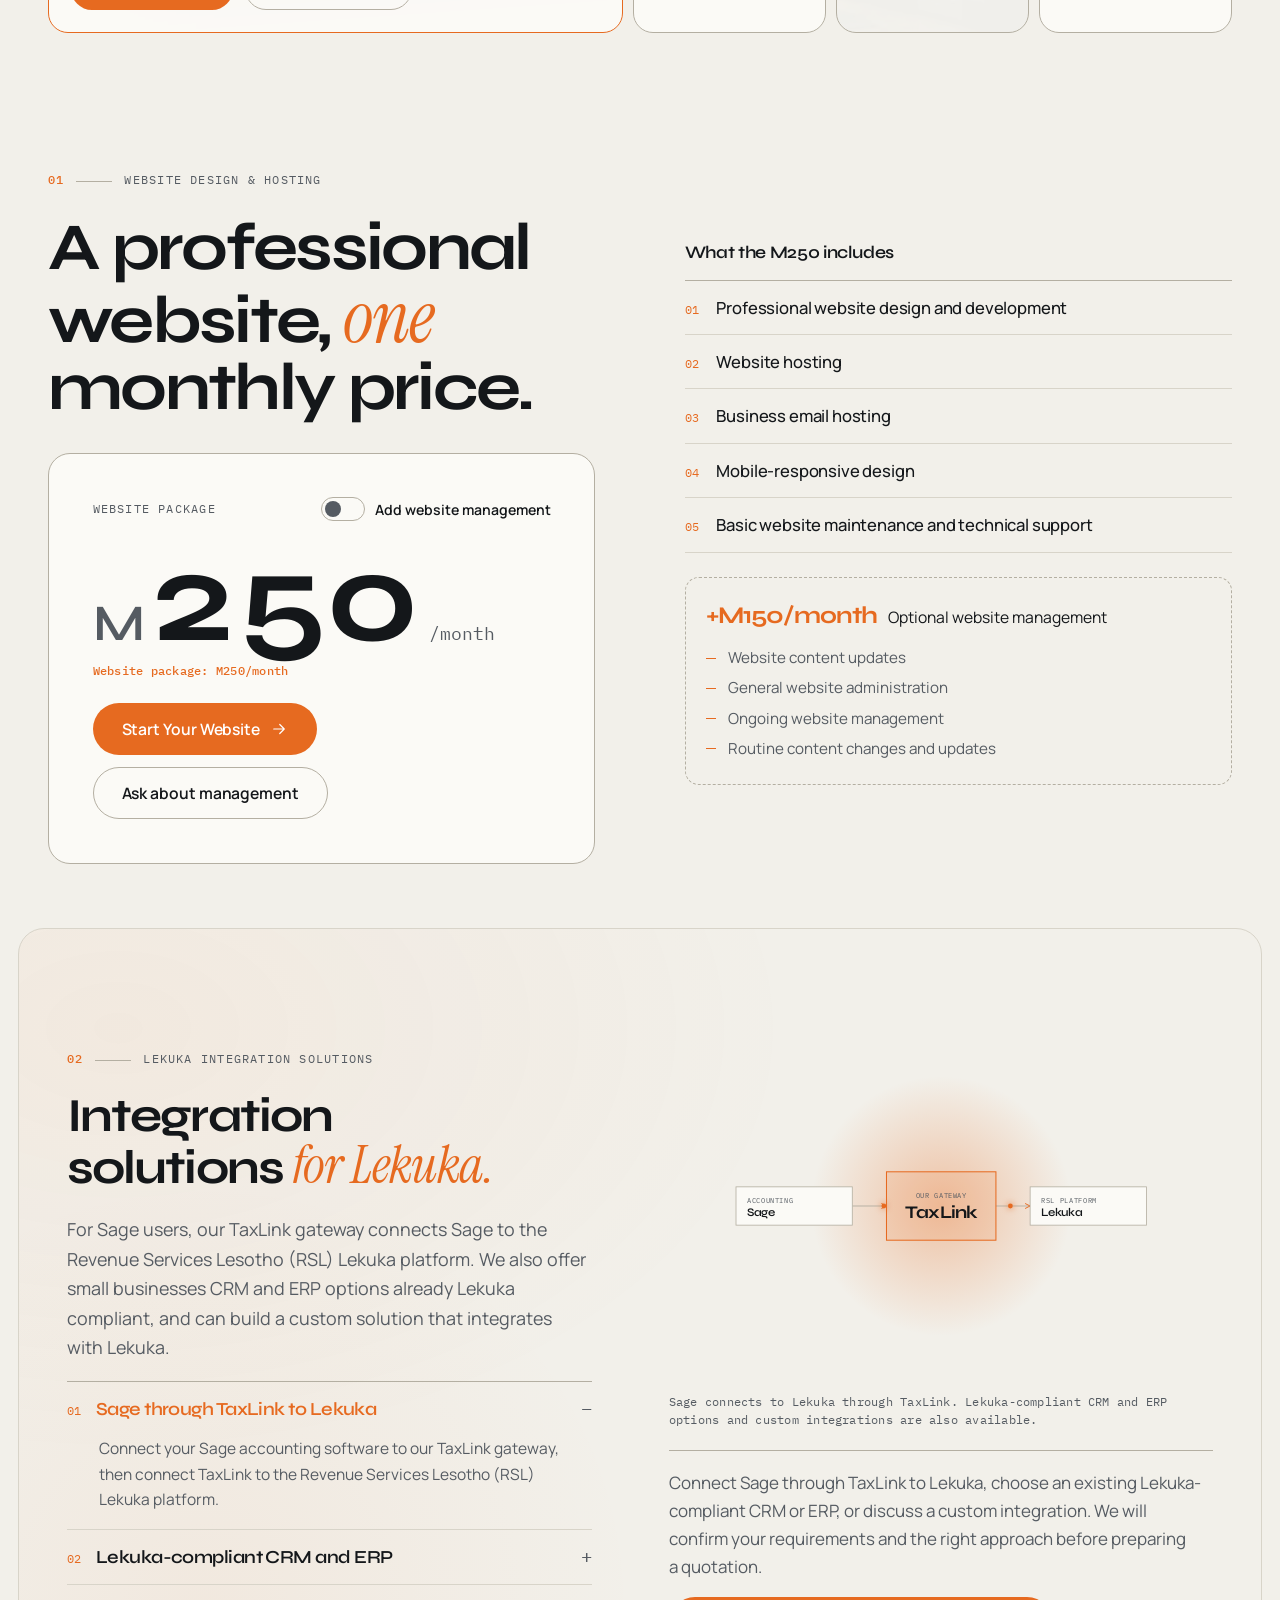
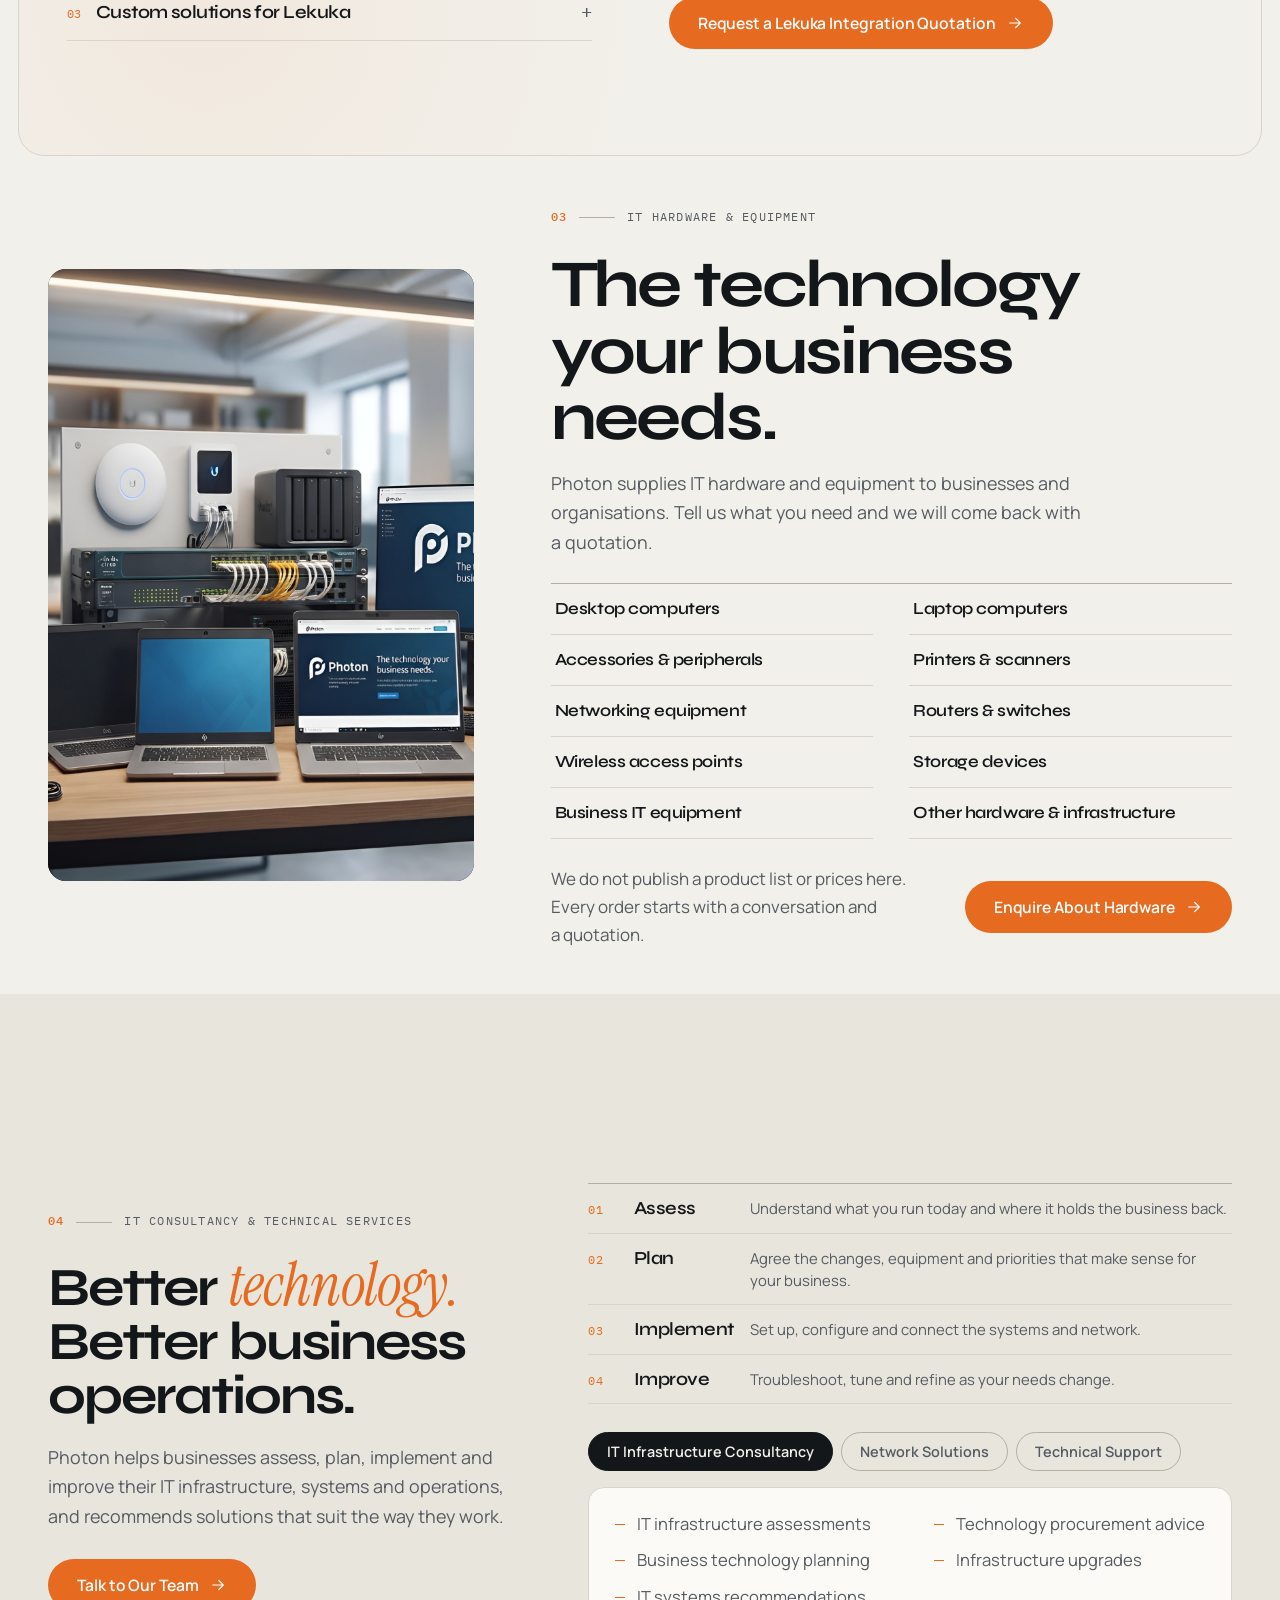
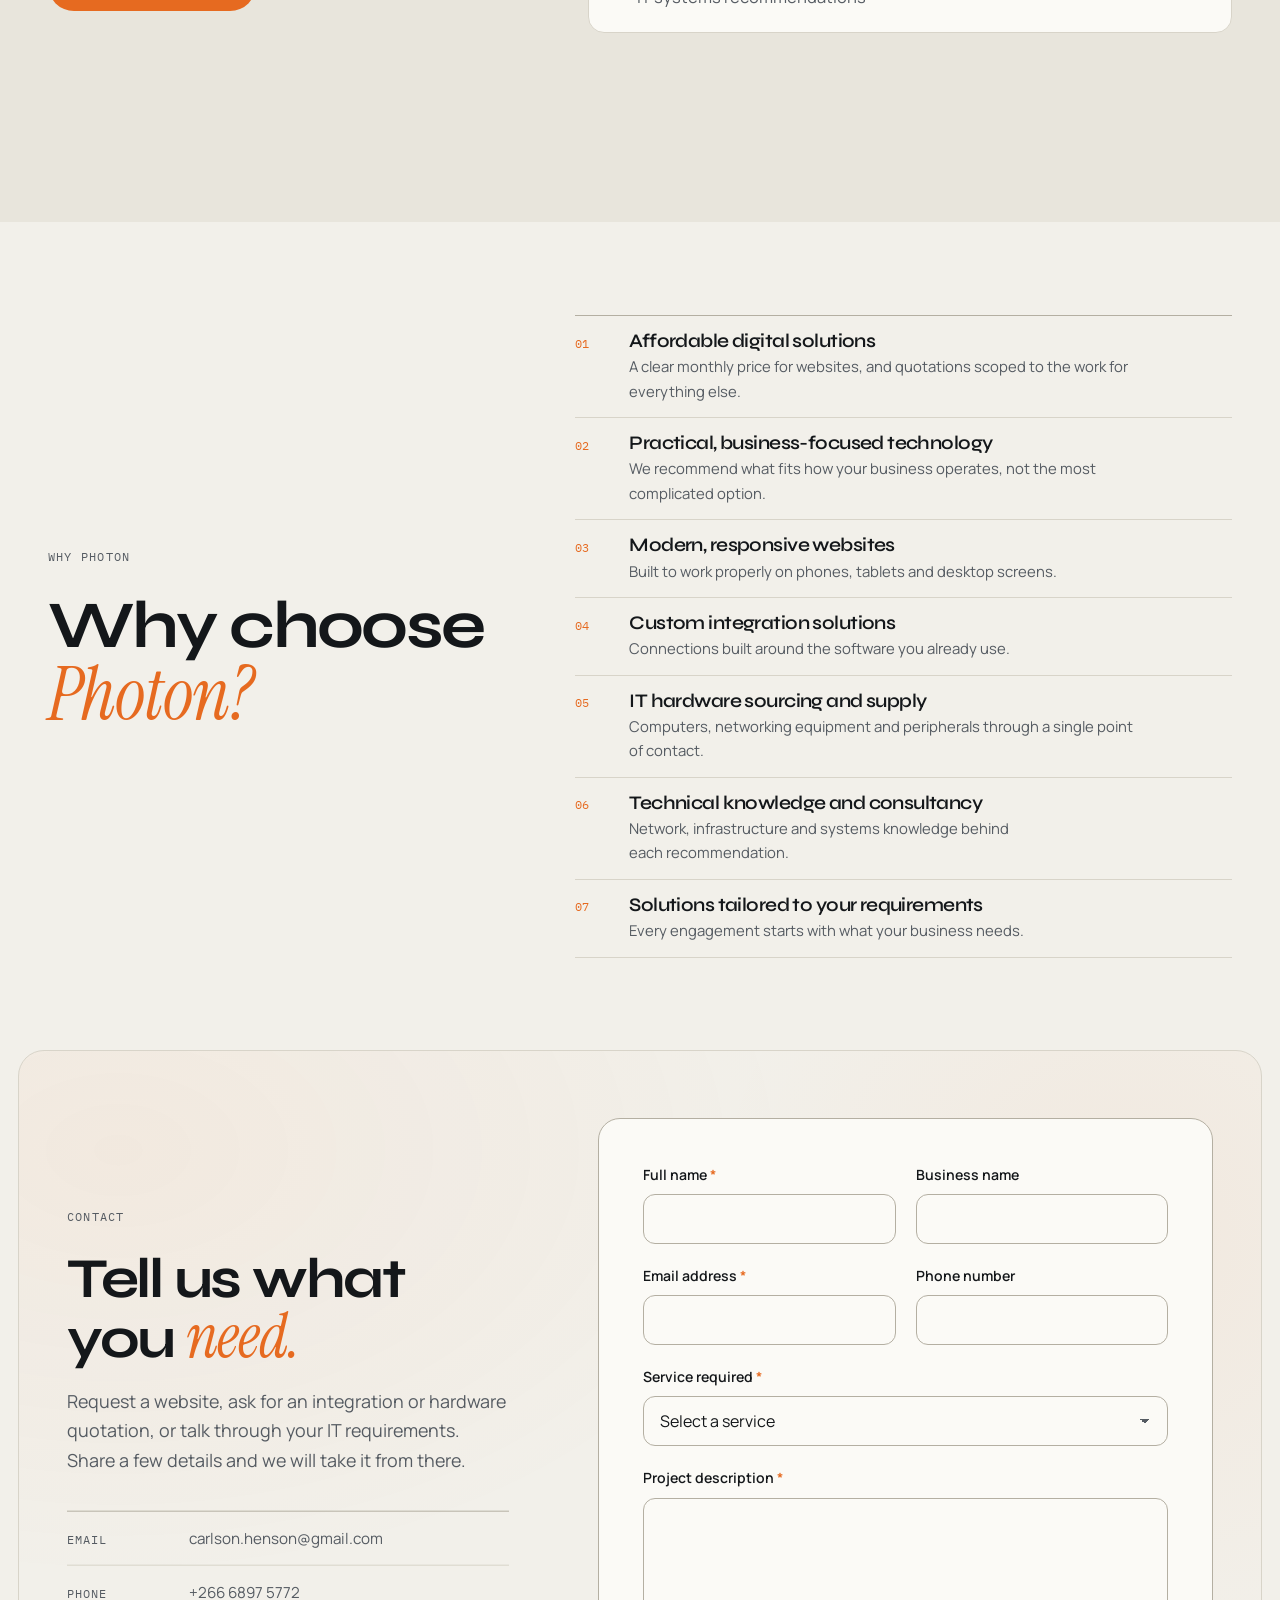
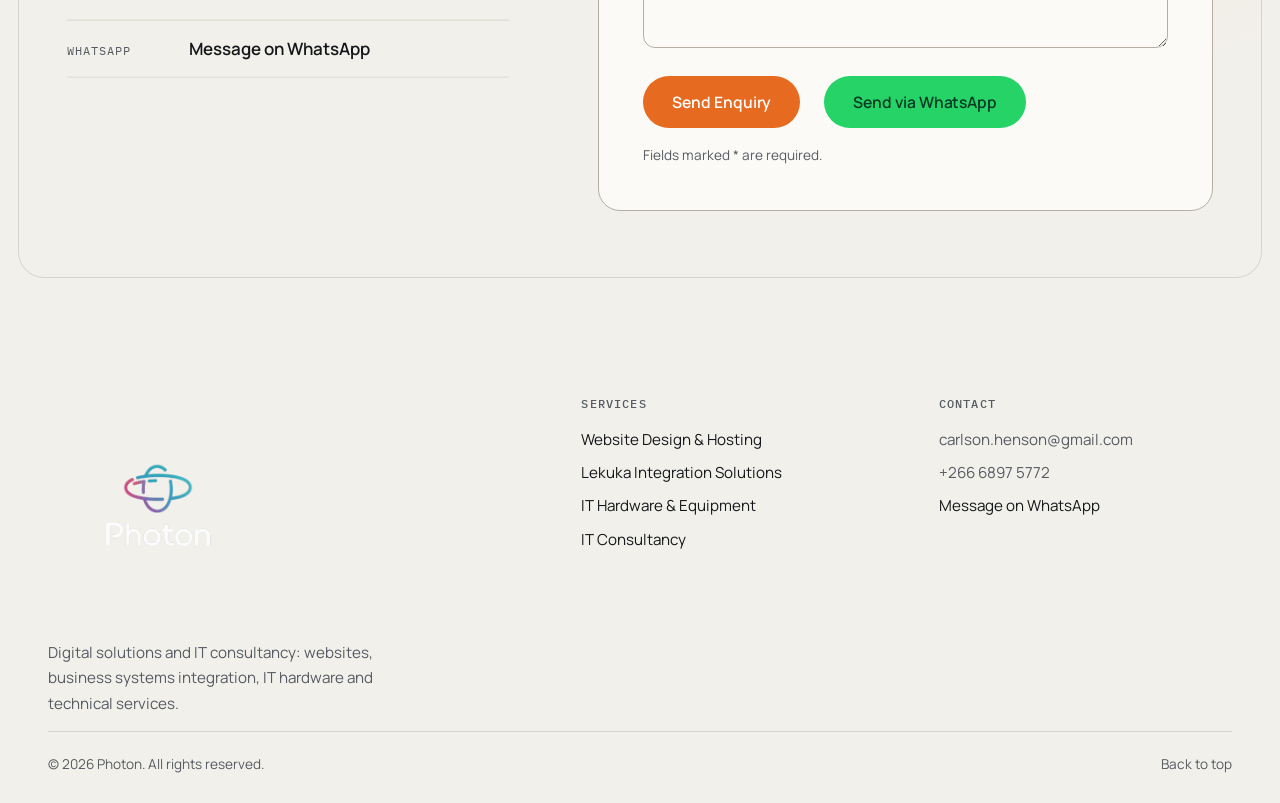
==== commit ae5039bc: "Default to light theme for new visitors Co-authored-by: Copilot <223556219+Copilot@users.noreply.git" ====
--- a/index.html
+++ b/index.html
@@ -25,7 +25,7 @@
       var t;
       try { t = localStorage.getItem('photon-theme'); } catch (e) {}
       if (t !== 'light' && t !== 'dark') {
-        t = window.matchMedia && window.matchMedia('(prefers-color-scheme: dark)').matches ? 'dark' : 'light';
+        t = 'light';
       }
       document.documentElement.setAttribute('data-theme', t);
       document.documentElement.classList.add('js');
